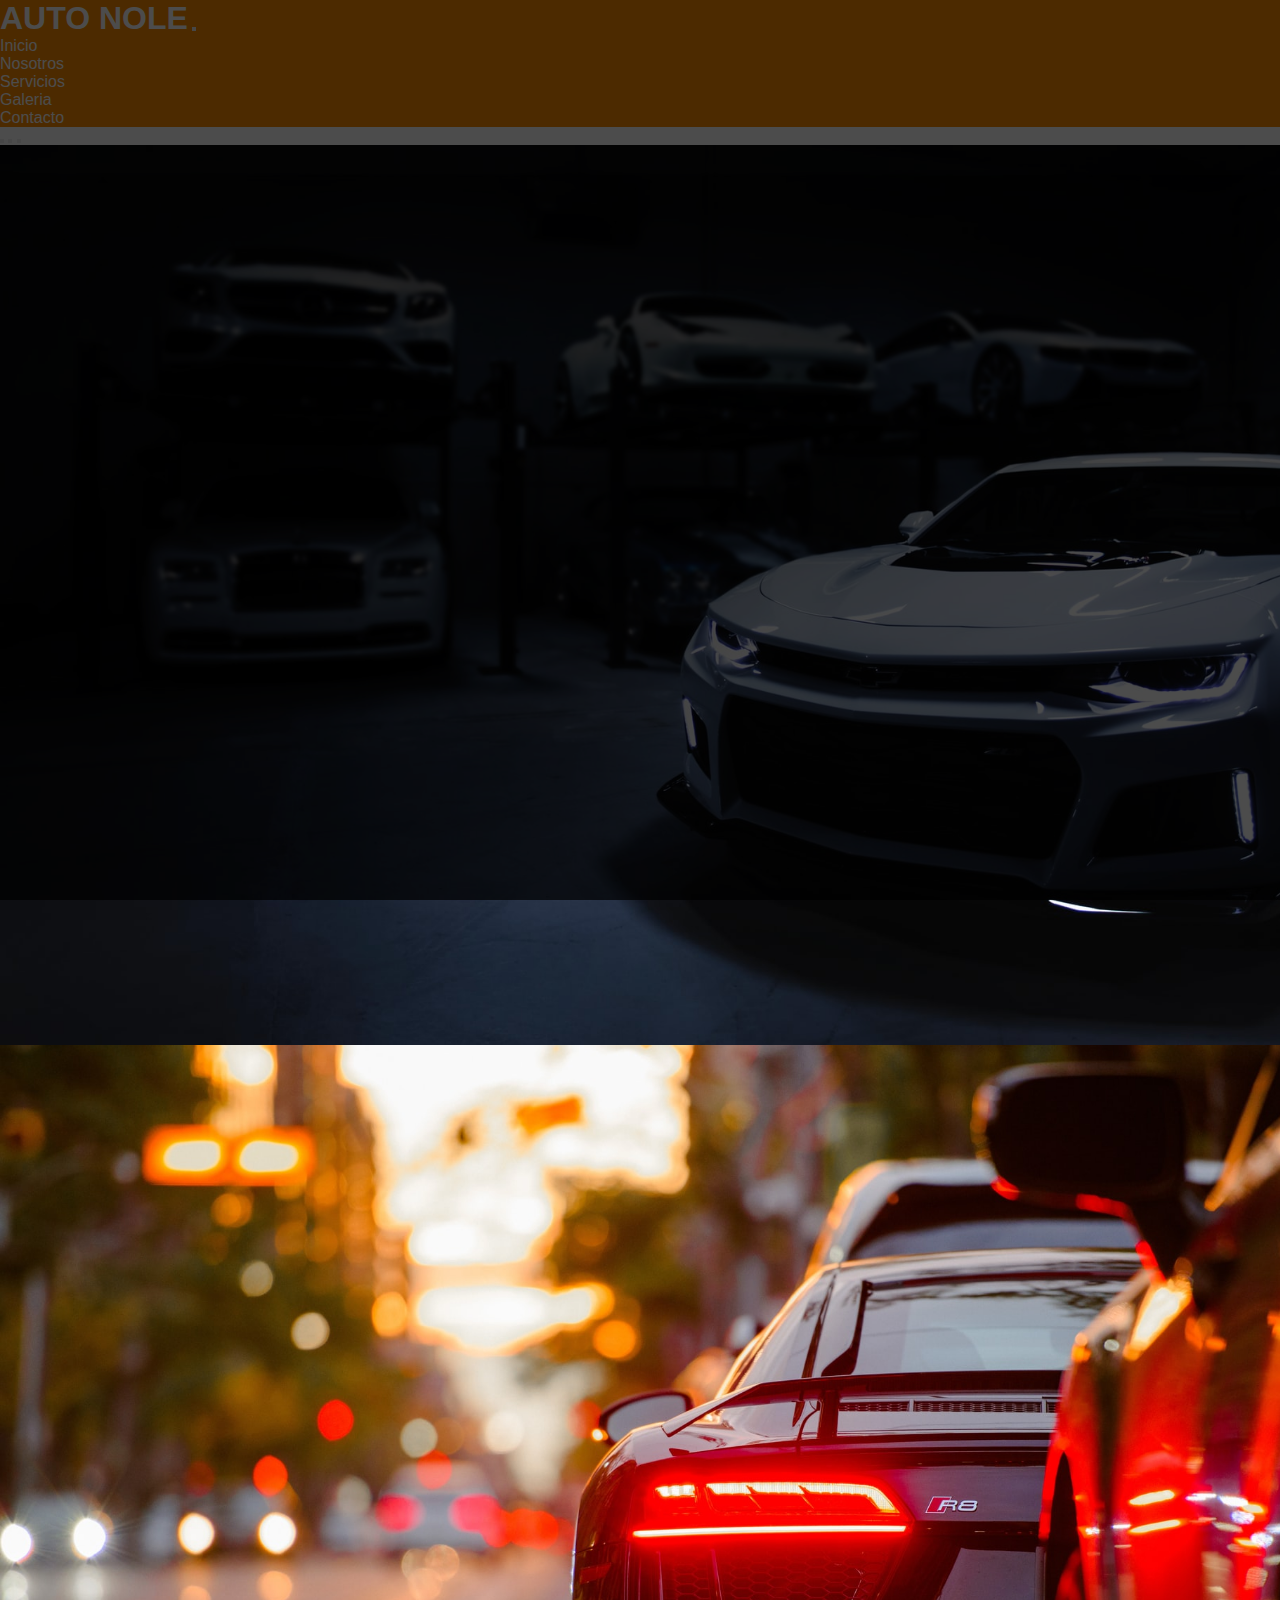
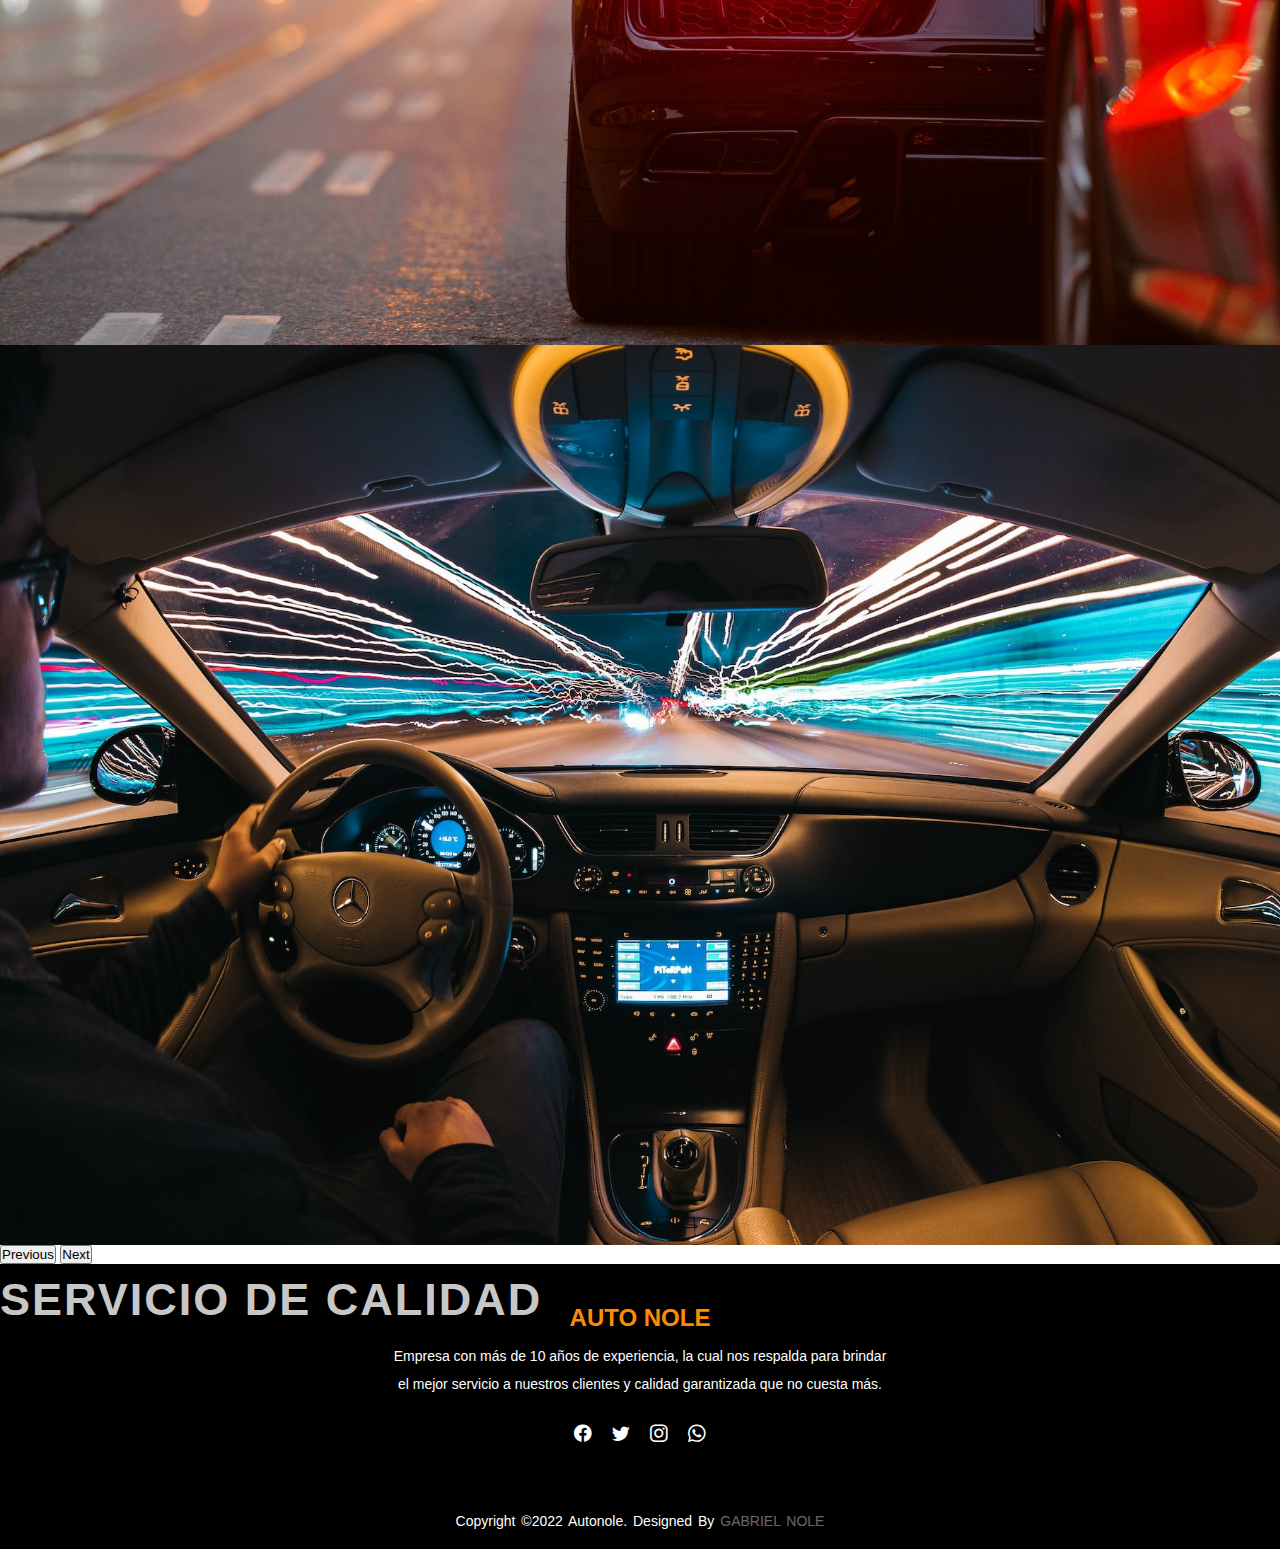
==== index.html @ ea897d3b "mejore pagina de contacto" ====
<!DOCTYPE html>
<html lang="en">

<head>
  <meta charset="UTF-8">
  <meta http-equiv="X-UA-Compatible" content="IE=edge">
  <meta name="viewport" content="width=device-width, initial-scale=1.0">
  <meta name="description"
    content="Buscamos dar respuesta eficiente a toda reparación automotriz, mediante un servicio que cumple los altos estándares de calidad de nuestra industria.">
  <link href="https://cdn.jsdelivr.net/npm/bootstrap@5.2.0/dist/css/bootstrap.min.css" rel="stylesheet"
    integrity="sha384-gH2yIJqKdNHPEq0n4Mqa/HGKIhSkIHeL5AyhkYV8i59U5AR6csBvApHHNl/vI1Bx" crossorigin="anonymous">
  <link rel="stylesheet" href="https://cdn.jsdelivr.net/npm/bootstrap-icons@1.9.1/font/bootstrap-icons.css">
  <link rel="stylesheet" href="./style/style.css">

  <title>Taller de Chapa y Pintura | Auto Nole</title>
</head>



<body>

  <header>
    <nav class="navbar navbar-expand-lg fixed-top" style="background-color: darkorange;">
      <div class="container-fluid">
        <a class="navbar-brand ms-5" href="../index.html">AUTO NOLE</a>
        <button class="navbar-toggler" type="button" data-bs-toggle="collapse" data-bs-target="#navbarNav"
          aria-controls="navbarNav" aria-expanded="false" aria-label="Toggle navigation">
          <span class="navbar-toggler-icon"></span>
        </button>
        <div class="collapse navbar-collapse justify-content-end me-5" id="navbarNav">
          <ul class="navbar-nav ml auto">
            <li class="nav-item">
              <a class="nav-link" href="./index.html">Inicio</a>
            </li>
            <li class="nav-item">
              <a class="nav-link" href="./pages/nosotros.html">Nosotros</a>
            </li>
            <li class="nav-item">
              <a class="nav-link" href="./pages/servicios.html">Servicios</a>
            </li>
            <li class="nav-item">
              <a class="nav-link" href="./pages/galeria.html">Galeria</a>
            </li>
            <li class="nav-item">
              <a class="nav-link" href="./pages/contacto.html">Contacto</a>
            </li>
          </ul>
        </div>
      </div>
    </nav>

  </header>

  <main>

    <div id="carouselExampleCaptions" class="carousel slide" data-bs-ride="false">
      <div class="carousel-indicators">
        <button type="button" data-bs-target="#carouselExampleCaptions" data-bs-slide-to="0" class="active"
          aria-current="true" aria-label="Slide 1"></button>
        <button type="button" data-bs-target="#carouselExampleCaptions" data-bs-slide-to="1"
          aria-label="Slide 2"></button>
        <button type="button" data-bs-target="#carouselExampleCaptions" data-bs-slide-to="2"
          aria-label="Slide 3"></button>
      </div>
      <div class="carousel-inner">
        <div class="carousel-item active">
          <img src="./img/auto11.jpg" class="d-block w-100" alt="auto blanco estacionado">
          <div class="carousel-caption">
            <h1>Taller de Chapa y Pintura <span style="color: rgba(255, 140, 0, 0.79);"> Auto Nole.</span></h1>
            <p class="fw-light">Desde hace 10 años trabajamos con compromiso y profesionalismo nuestra gran pasión: los autos.</p>
            <a class="btn btn-warning mt-3 fw-semibold " href="./pages/servicios.html" role="button">Ver servicios</a>
          </div>
        </div>
        <div class="carousel-item">
          <img src="./img/auto12.jpg" class="d-block w-100" alt="autos en la calle">
          <div class="carousel-caption">
            <h2>Taller oficial de marcas</h2>
            <p class="fw-light">Nos perfeccionamos día a día, con una permanente actualización de los avances tecnológicos, sistemas de
              trabajo; junto a un staff altamente capacitado.</p>
          </div>
        </div>
        <div class="carousel-item">
          <img src="./img/auto3.jpg" class="d-block w-100" alt="interior de un auto">
          <div class="carousel-caption">
            <h3>Servicio de calidad</h3>
            <p class="fw-light">Buscamos dar respuesta eficiente a toda reparación automotriz, mediante un servicio que cumple los altos
              estándares de calidad de nuestra industria.</p>
          </div>
        </div>
      </div>
      <button class="carousel-control-prev" type="button" data-bs-target="#carouselExampleCaptions"
        data-bs-slide="prev">
        <span class="carousel-control-prev-icon" aria-hidden="true"></span>
        <span class="visually-hidden">Previous</span>
      </button>
      <button class="carousel-control-next" type="button" data-bs-target="#carouselExampleCaptions"
        data-bs-slide="next">
        <span class="carousel-control-next-icon" aria-hidden="true"></span>
        <span class="visually-hidden">Next</span>
      </button>
    </div>

  </main>

  <footer>
    <div class="footer-content">
      <h3>AUTO NOLE</h3>
      <p>Empresa con más de 10 años de experiencia, la cual nos respalda para brindar el mejor servicio a nuestros
        clientes y calidad garantizada que no cuesta más.</p>
      <ul class="socials">
        <li><a href="https://www.facebook.com/"><i class="bi bi-facebook"></i></a></li>
        <li><a href="https://www.twitter.com/"><i class="bi bi-twitter"></i></a></li>
        <li><a href="https://www.instagram.com/"><i class="bi bi-instagram"></i></a></li>
        <li><a href="https://www.whatsapp.com/"><i class="bi bi-whatsapp"></i></a></li>

      </ul>
    </div>
    <div class="footer-bottom">
      <p>copyright &copy;2022 autonole. designed by <span>Gabriel Nole</span></p>
    </div>
    <script src="https://cdn.jsdelivr.net/npm/bootstrap@5.2.0/dist/js/bootstrap.bundle.min.js"
      integrity="sha384-A3rJD856KowSb7dwlZdYEkO39Gagi7vIsF0jrRAoQmDKKtQBHUuLZ9AsSv4jD4Xa"
      crossorigin="anonymous"></script>
</body>

</html>
---- style/style.css ----
@charset "UTF-8";
* {
  margin: 0;
  padding: 0;
  box-sizing: border-box;
  font-family: "Segoe UI", Tahoma, Geneva, Verdana, sans-serif;
}

a {
  text-decoration: none;
}

ul {
  list-style-type: none;
}

/* -------H2--------- */
h2 {
  font-size: 1.5rem;
  padding: 10px;
}

/*------- NAVBAR ----------- */
.nav-link {
  color: #ffffff;
}

.navbar-brand {
  color: #ffffff;
  font-size: 2rem;
  font-weight: bold;
}

.navbar-brand:hover {
  color: #ffffff;
}

/*---------FOOTER------------*/
footer {
  background-color: #000000;
  height: 10vh;
  width: 100vw;
  padding-top: 40px;
  color: #ffffff;
}

.footer-content {
  display: flex;
  align-items: center;
  justify-content: center;
  flex-direction: column;
  text-align: center;
  background-color: #000000;
}
.footer-content h2 {
  font-weight: bold;
  text-transform: capitalize;
  line-height: 3 rem;
  color: #ff8c00;
}
.footer-content h3 {
  font-size: 1.5rem;
  font-weight: bold;
  text-transform: capitalize;
  line-height: 3 rem;
  color: #ff8c00;
}
.footer-content p {
  max-width: 500px;
  margin: 10px 10px;
  line-height: 28px;
  font-size: 14px;
  display: flex;
}

.socials {
  list-style: none;
  display: flex;
  align-items: center;
  justify-content: center;
  margin: 1rem 0 3rem 0;
}
.socials li {
  margin: 0 10px;
}
.socials a {
  text-decoration: none;
  color: #ffffff;
}
.socials a i {
  font-size: 1.1rem;
  transition: color 0.4s ease;
}
.socials a:hover {
  color: #ff8c00;
}

.footer-bottom {
  background-color: #000000;
  width: 100vw;
  padding: 20px 0;
  text-align: center;
}
.footer-bottom p {
  font-size: 14px;
  word-spacing: 2px;
  text-transform: capitalize;
}
.footer-bottom span {
  text-transform: uppercase;
  opacity: 0.4;
  font-weight: 200;
}

/*-------SECCION CONTACTO.HTML----------*/
.contacto {
  padding: 70px;
  height: 80vh;
  width: 100%;
  justify-content: center;
}
.contacto h1 {
  font-weight: bold;
  background-color: rgba(0, 0, 0, 0.142);
  text-align: center;
  color: white;
  border-radius: 30px;
}

.imgdefondo {
  background-image: url(../img/contacto2.jpg);
  height: 100vh;
  width: 100%;
  background-size: cover;
  background-repeat: no-repeat;
  background-attachment: fixed;
  background-position: center;
}

/*------Carousel con bootstrap en index------*/
.carousel-item {
  height: 100vh;
  min-height: 300px;
}

.carousel-caption {
  bottom: 220px;
  z-index: 2;
}
.carousel-caption h1 {
  font-size: 45px;
  text-transform: uppercase;
  letter-spacing: 2px;
  margin-top: 25px;
  color: rgba(255, 255, 255, 0.801);
}
.carousel-caption h2 {
  font-size: 45px;
  text-transform: uppercase;
  letter-spacing: 2px;
  margin-top: 25px;
  color: rgba(255, 255, 255, 0.801);
}
.carousel-caption h3 {
  font-size: 45px;
  text-transform: uppercase;
  letter-spacing: 2px;
  margin-top: 25px;
  color: rgba(255, 255, 255, 0.801);
}
.carousel-caption p {
  width: 60%;
  margin: auto;
  font-size: 18px;
  line-height: 1.9;
}

.carousel-inner::before {
  content: "";
  position: absolute;
  width: 100%;
  height: 100%;
  top: 0;
  left: 0;
  background: rgba(0, 0, 0, 0.7);
  z-index: 1;
}

@media only screen and (max-width: 767px) {
  .carousel-caption {
    bottom: 125px;
  }
  .carousel-caption a {
    padding: 10 px 15px;
  }
  .carousel-caption p {
    width: 100%;
    line-height: 1.6;
    font-size: 12px;
  }
}
@media only screen and (max-width: 480px) {
  .carousel-caption {
    bottom: 30px;
  }
}
.w-100 {
  height: 100vh;
  object-fit: cover;
}

/*----SECCION NOSOTROS.HTML--------*/
.imgnosotros {
  width: 100%;
  height: 80vh;
  padding-bottom: 40px;
  object-fit: contain;
}

.parrafo {
  color: #000000;
  font-style: bold;
  font-weight: 400;
  font-size: 1rem;
  text-align: justify;
  padding-left: 1rem;
  padding-right: 1rem;
  align-items: center;
  padding-top: 50px;
}

.parrafo2 {
  color: #000000;
  font-style: bold;
  font-weight: 400;
  font-size: 1rem;
  text-align: justify;
  padding-left: 1rem;
  padding-right: 1rem;
  align-items: center;
}

.h2_nosotros {
  padding-left: 20px;
}

.lii::before {
  content: "•";
}

/*------SECCION SERVICIOS.HTML--------*/
.h1s {
  font-size: 2rem;
  margin-top: 20px;
  display: flex;
  justify-content: center;
}

.contenedor-servicios {
  display: flex;
  padding: 15px;
  gap: 10px;
  justify-content: space-around;
  height: 80vh;
  width: 100%;
}

@media (max-width: 1023px) {
  .contenedor-servicios {
    display: flex;
    flex-direction: row;
    flex-wrap: wrap;
    height: 240vh;
  }
  .h1s {
    text-align: center;
  }
}
.tarjeta {
  display: flex;
  flex-direction: column;
  justify-content: space-around;
  align-items: center;
  width: 350px;
  height: 300px;
  padding: 10px;
  border: 2px solid black;
  border-radius: 20px;
  overflow: hidden;
}
.tarjeta__img {
  width: 100%;
  object-fit: contain;
}
.tarjeta__img:hover {
  width: 400px;
  height: 400px;
}
.tarjeta__titulo {
  padding: 15px;
  font-size: 20px;
}

/*------SECCION GALERIA.HTML------*/
.galeria__title {
  padding: 15px;
  font-size: 2rem;
  display: flex;
  justify-content: center;
}

.contenedor-galeria {
  width: 100%;
  margin: auto;
}

.auto__img {
  width: 100%;
}

.auto__columna {
  margin: 5px;
}

.autos .contenedor-galeria {
  display: grid;
}

@media (min-width: 478px) {
  .autos .contenedor-galeria {
    grid-template-columns: repeat(2, 1fr);
  }
}
@media (min-width: 728px) {
  .autos .contenedor-galeria {
    grid-template-columns: repeat(3, 1fr);
  }
}
@media (min-width: 1024px) {
  .autos .contenedor-galeria {
    grid-template-columns: repeat(4, 1fr);
  }
  .contenedor-galeria {
    width: 1024px;
  }
}
@media (min-width: 1200px) {
  .contenedor-galeria {
    width: 1200px;
  }
}

/*# sourceMappingURL=style.css.map */
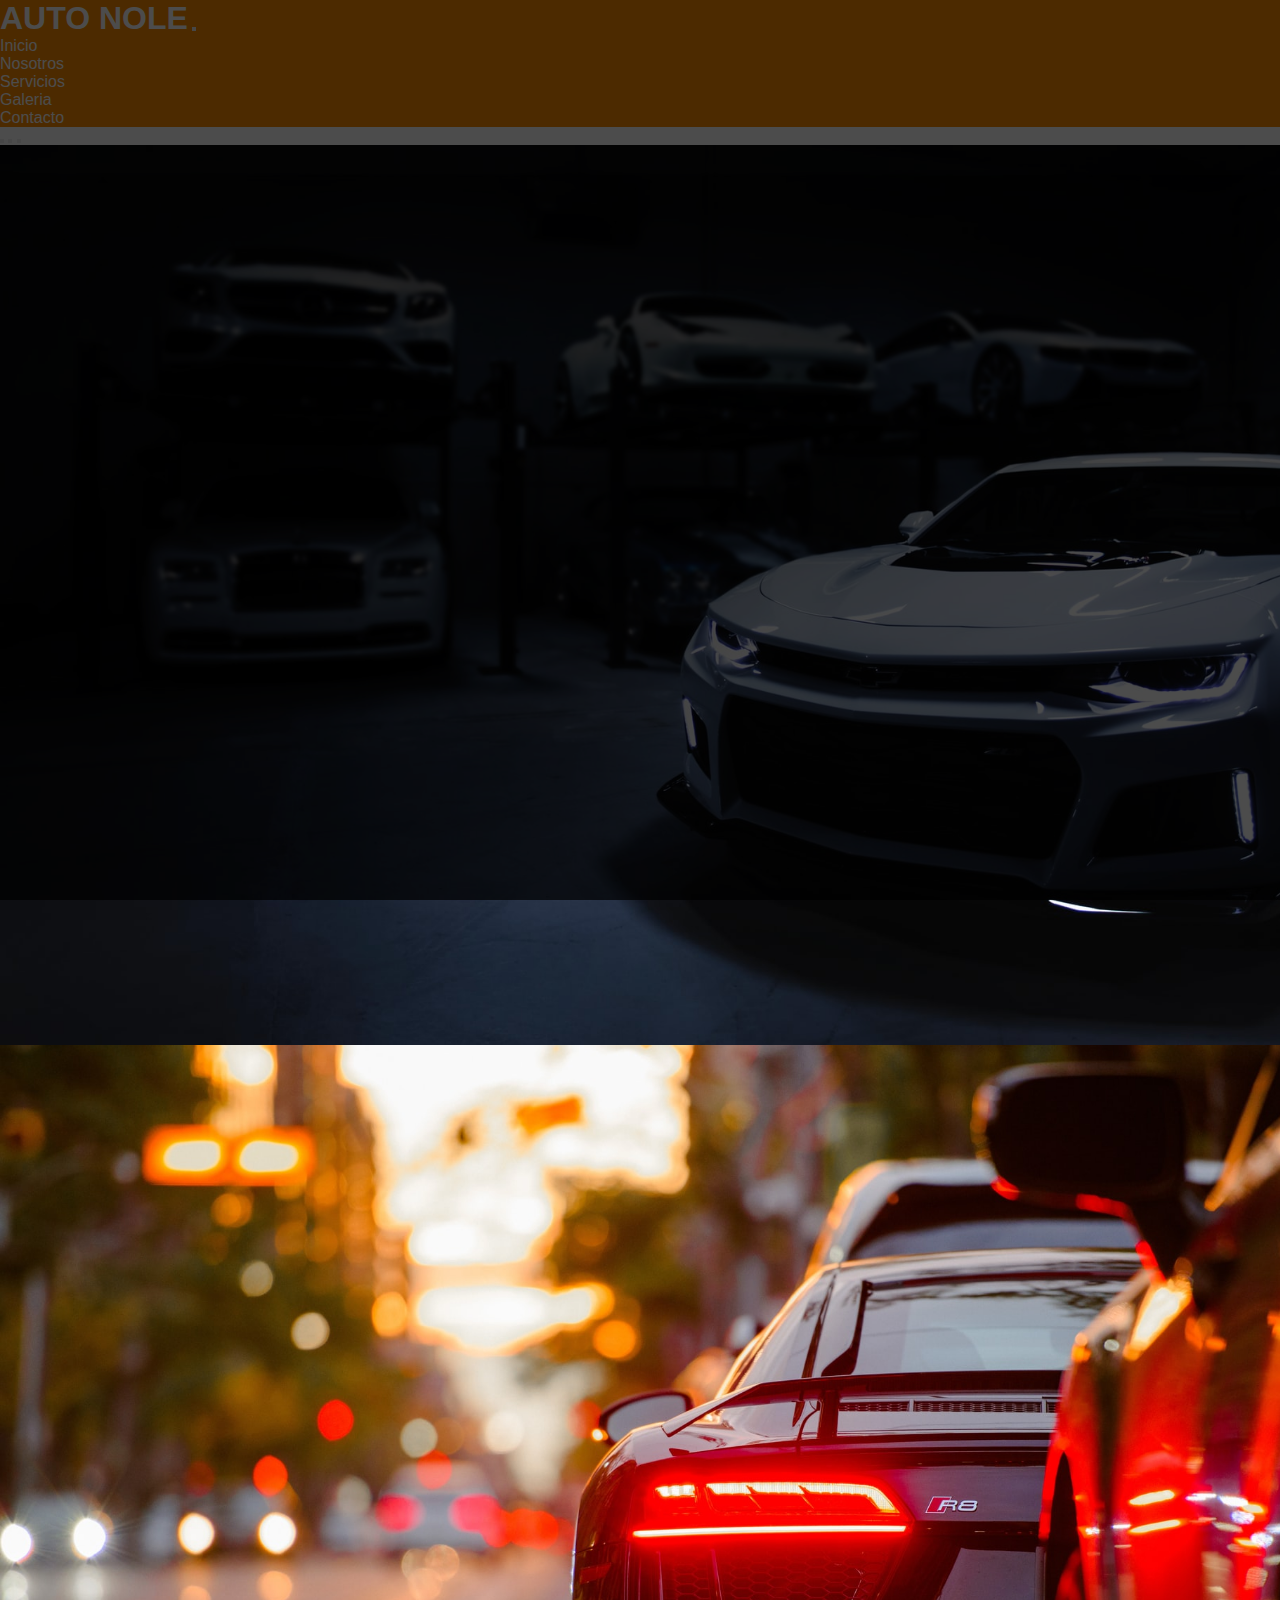
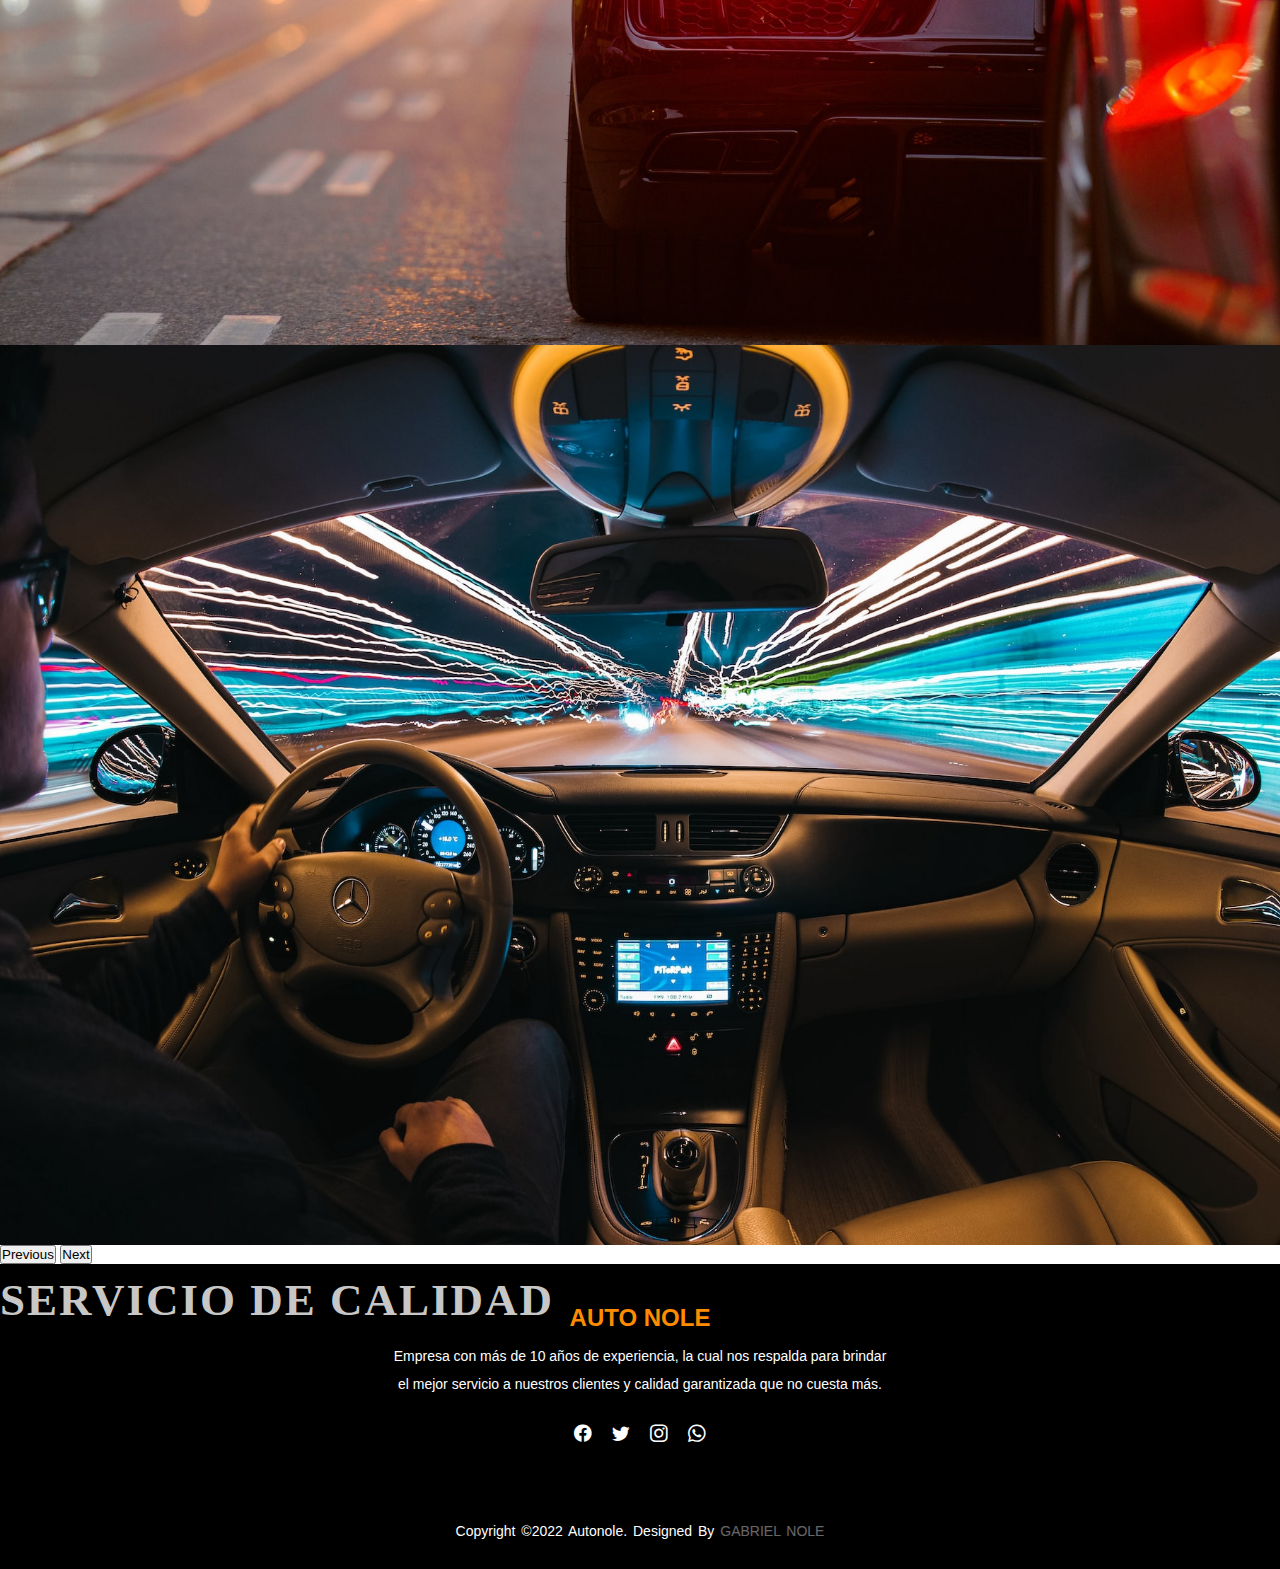
==== commit 61b57718: "arregle scroll lateral" ====
--- a/index.html
+++ b/index.html
@@ -1,5 +1,5 @@
 <!DOCTYPE html>
-<html lang="en">
+<html lang="es">
 
 <head>
   <meta charset="UTF-8">
--- a/style/style.css
+++ b/style/style.css
@@ -6,6 +6,11 @@
   font-family: "Segoe UI", Tahoma, Geneva, Verdana, sans-serif;
 }
 
+body {
+  width: 100%;
+  overflow-x: hidden;
+}
+
 a {
   text-decoration: none;
 }
@@ -105,6 +110,7 @@
   font-size: 14px;
   word-spacing: 2px;
   text-transform: capitalize;
+  margin: 10px 10px;
 }
 .footer-bottom span {
   text-transform: uppercase;
@@ -153,6 +159,10 @@
   letter-spacing: 2px;
   margin-top: 25px;
   color: rgba(255, 255, 255, 0.801);
+  font-family: Cambria, Cochin, Georgia, Times, "Times New Roman", serif;
+}
+.carousel-caption h1 span {
+  font-family: Cambria, Cochin, Georgia, Times, "Times New Roman", serif;
 }
 .carousel-caption h2 {
   font-size: 45px;
@@ -160,6 +170,7 @@
   letter-spacing: 2px;
   margin-top: 25px;
   color: rgba(255, 255, 255, 0.801);
+  font-family: Cambria, Cochin, Georgia, Times, "Times New Roman", serif;
 }
 .carousel-caption h3 {
   font-size: 45px;
@@ -167,6 +178,7 @@
   letter-spacing: 2px;
   margin-top: 25px;
   color: rgba(255, 255, 255, 0.801);
+  font-family: Cambria, Cochin, Georgia, Times, "Times New Roman", serif;
 }
 .carousel-caption p {
   width: 60%;
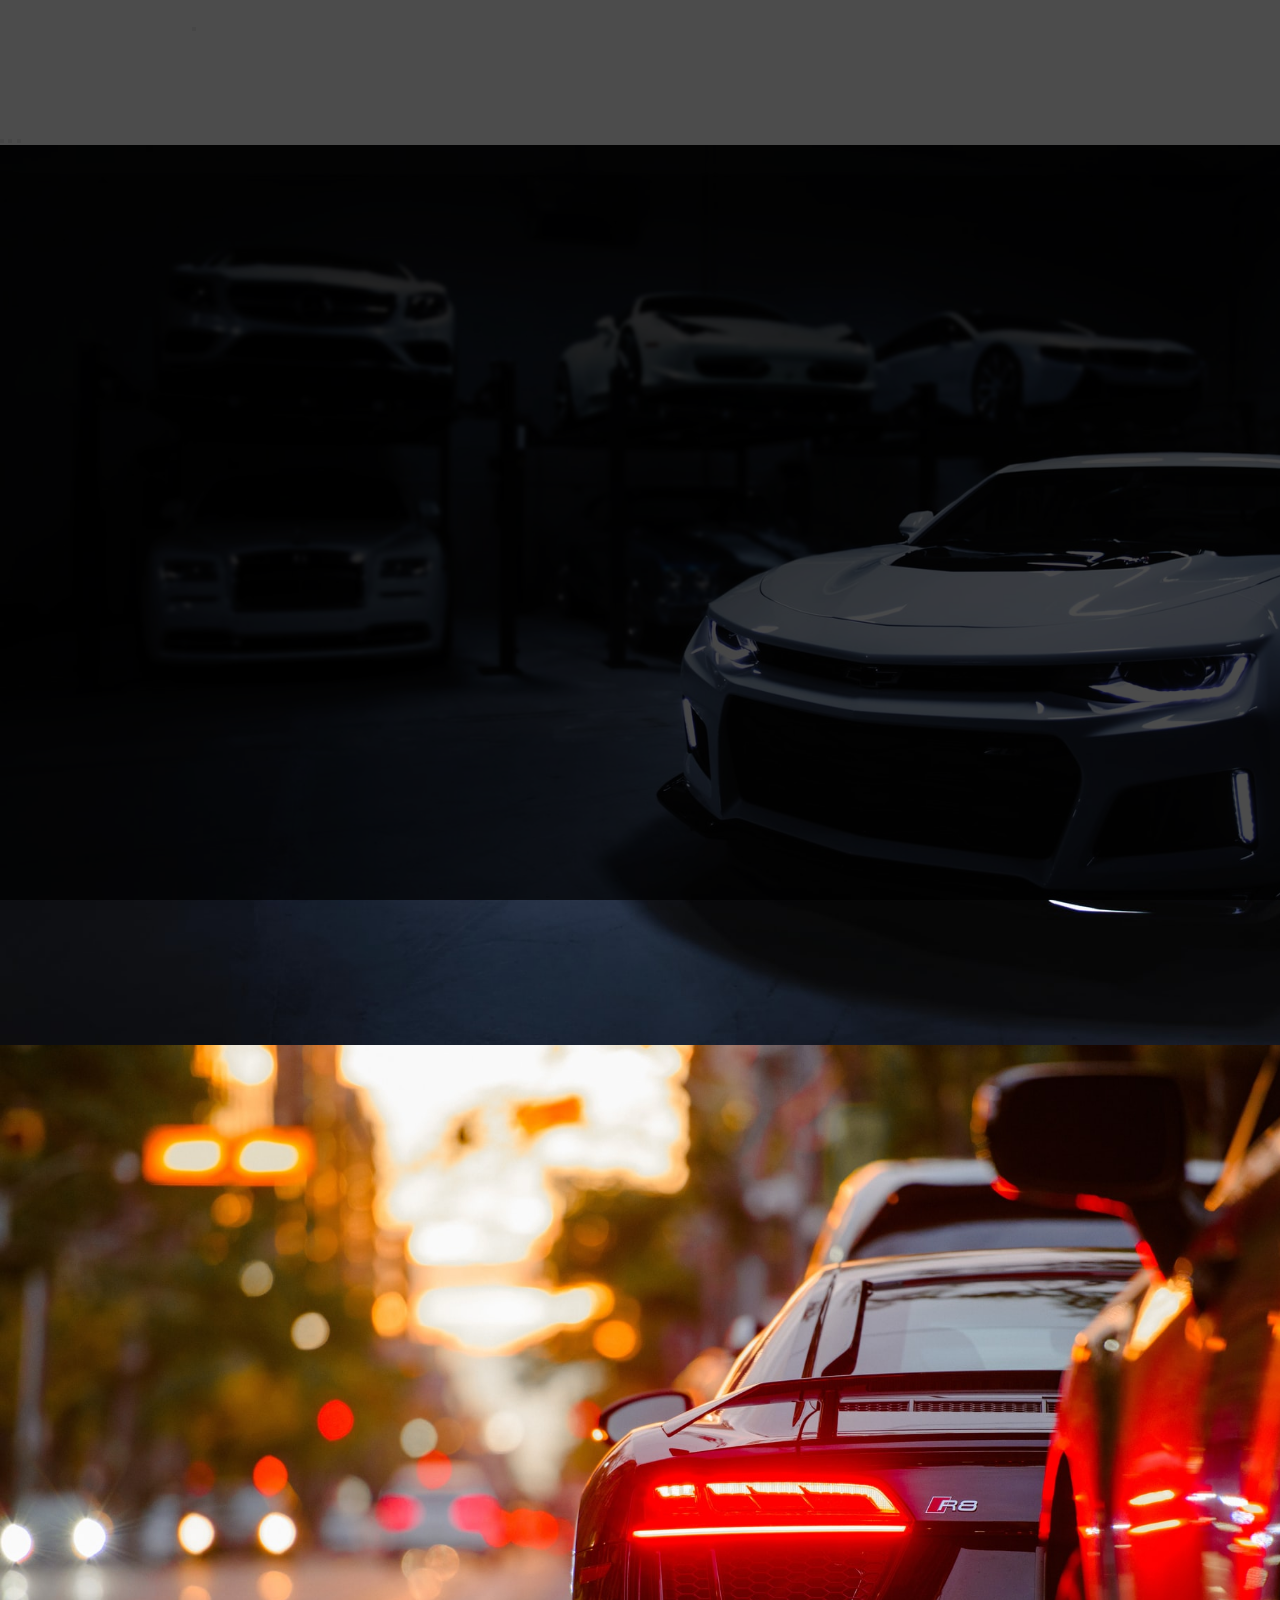
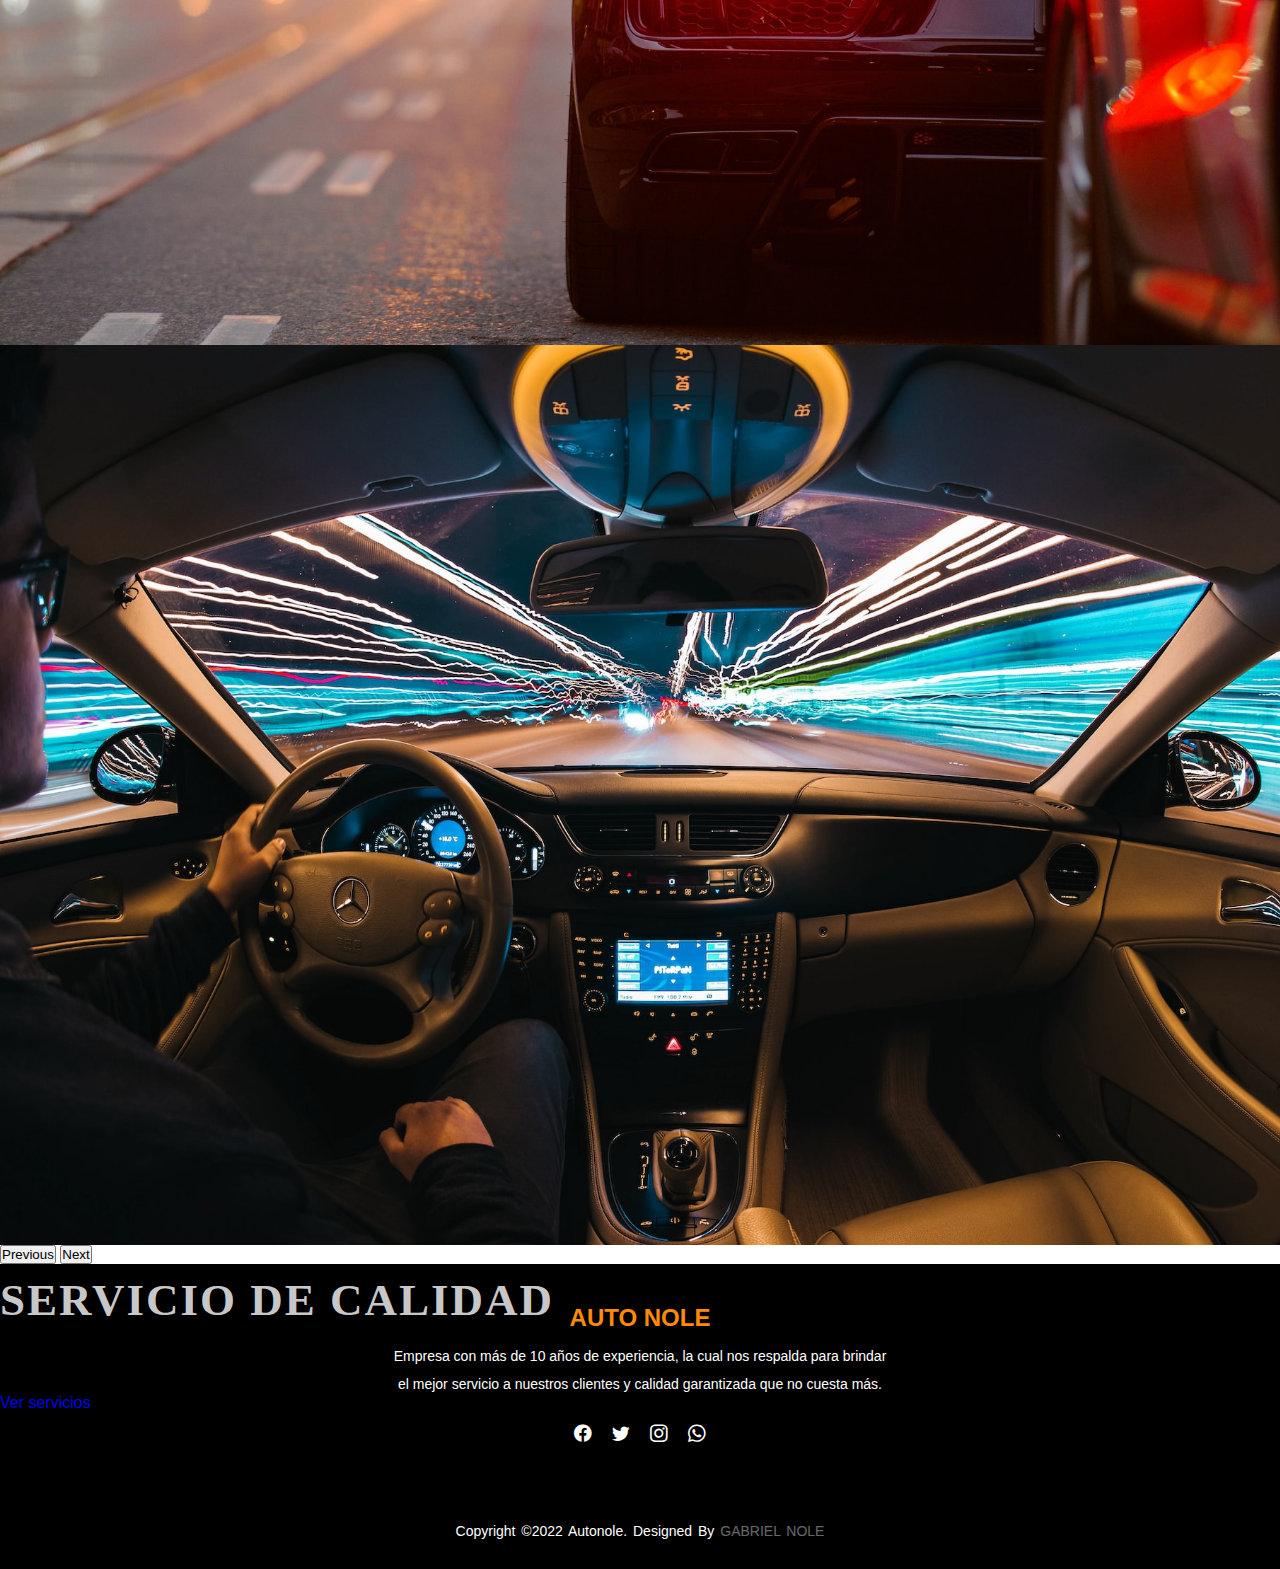
==== commit fda21eb6: "agregue page pintura" ====
--- a/index.html
+++ b/index.html
@@ -20,7 +20,7 @@
 <body>
 
   <header>
-    <nav class="navbar navbar-expand-lg fixed-top" style="background-color: darkorange;">
+    <nav class="navbar navbar-expand-lg fixed-top">
       <div class="container-fluid">
         <a class="navbar-brand ms-5" href="../index.html">AUTO NOLE</a>
         <button class="navbar-toggler" type="button" data-bs-toggle="collapse" data-bs-target="#navbarNav"
@@ -66,7 +66,7 @@
         <div class="carousel-item active">
           <img src="./img/auto11.jpg" class="d-block w-100" alt="auto blanco estacionado">
           <div class="carousel-caption">
-            <h1>Taller de Chapa y Pintura <span style="color: rgba(255, 140, 0, 0.79);"> Auto Nole.</span></h1>
+            <h1>Taller de Chapa y Pintura <span class="autonole"> Auto Nole.</span></h1>
             <p class="fw-light">Desde hace 10 años trabajamos con compromiso y profesionalismo nuestra gran pasión: los autos.</p>
             <a class="btn btn-warning mt-3 fw-semibold " href="./pages/servicios.html" role="button">Ver servicios</a>
           </div>
@@ -77,6 +77,7 @@
             <h2>Taller oficial de marcas</h2>
             <p class="fw-light">Nos perfeccionamos día a día, con una permanente actualización de los avances tecnológicos, sistemas de
               trabajo; junto a un staff altamente capacitado.</p>
+            <a class="btn btn-warning mt-3 fw-semibold " href="./pages/servicios.html" role="button">Ver servicios</a>  
           </div>
         </div>
         <div class="carousel-item">
@@ -85,6 +86,7 @@
             <h3>Servicio de calidad</h3>
             <p class="fw-light">Buscamos dar respuesta eficiente a toda reparación automotriz, mediante un servicio que cumple los altos
               estándares de calidad de nuestra industria.</p>
+            <a class="btn btn-warning mt-3 fw-semibold " href="./pages/servicios.html" role="button">Ver servicios</a>  
           </div>
         </div>
       </div>
--- a/style/style.css
+++ b/style/style.css
@@ -22,7 +22,6 @@
 /* -------H2--------- */
 h2 {
   font-size: 1.5rem;
-  padding: 10px;
 }
 
 /*------- NAVBAR ----------- */
@@ -273,7 +272,7 @@
   padding: 15px;
   gap: 10px;
   justify-content: space-around;
-  height: 80vh;
+  height: 50vh;
   width: 100%;
 }
 
@@ -313,6 +312,16 @@
   font-size: 20px;
 }
 
+#multimarca .col-lg-4 {
+  padding: 25px;
+}
+
+#multimarca img {
+  width: 200px;
+  height: 200px;
+  object-fit: contain;
+}
+
 /*------SECCION GALERIA.HTML------*/
 .galeria__title {
   padding: 15px;
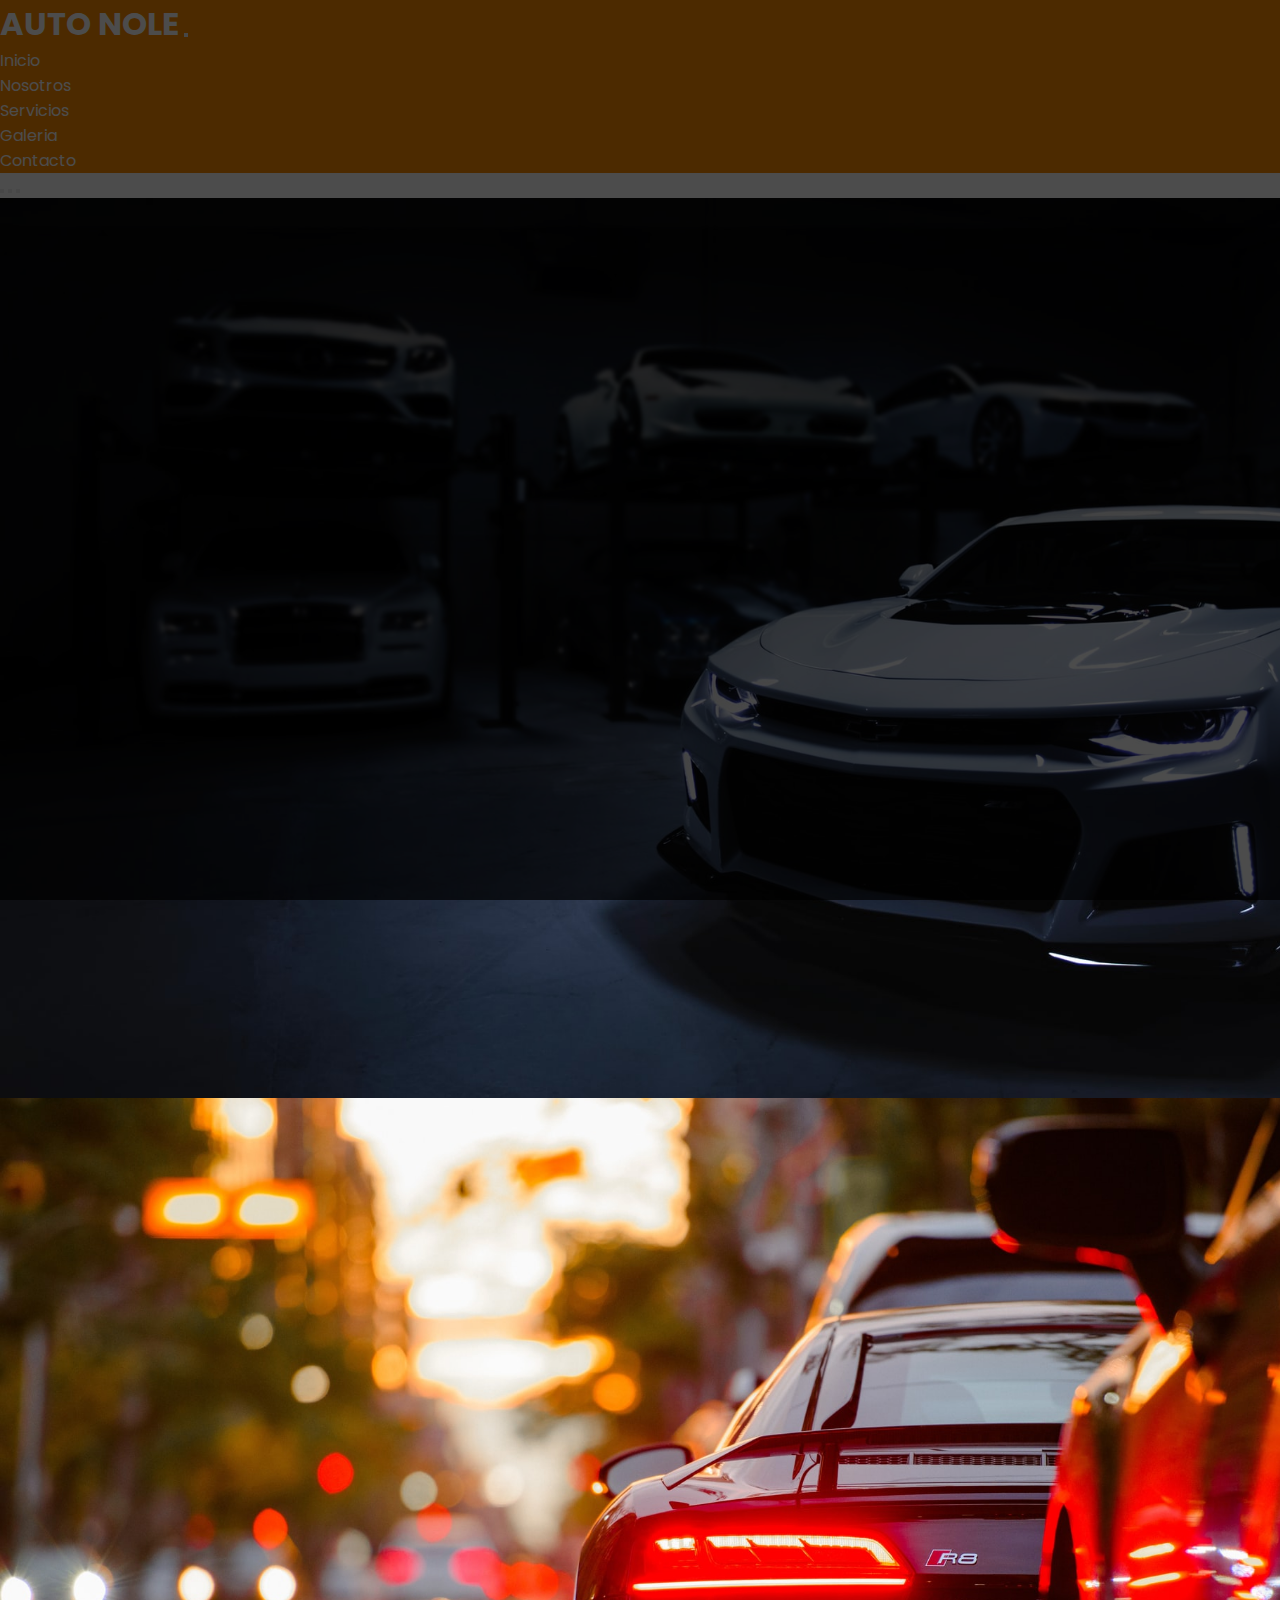
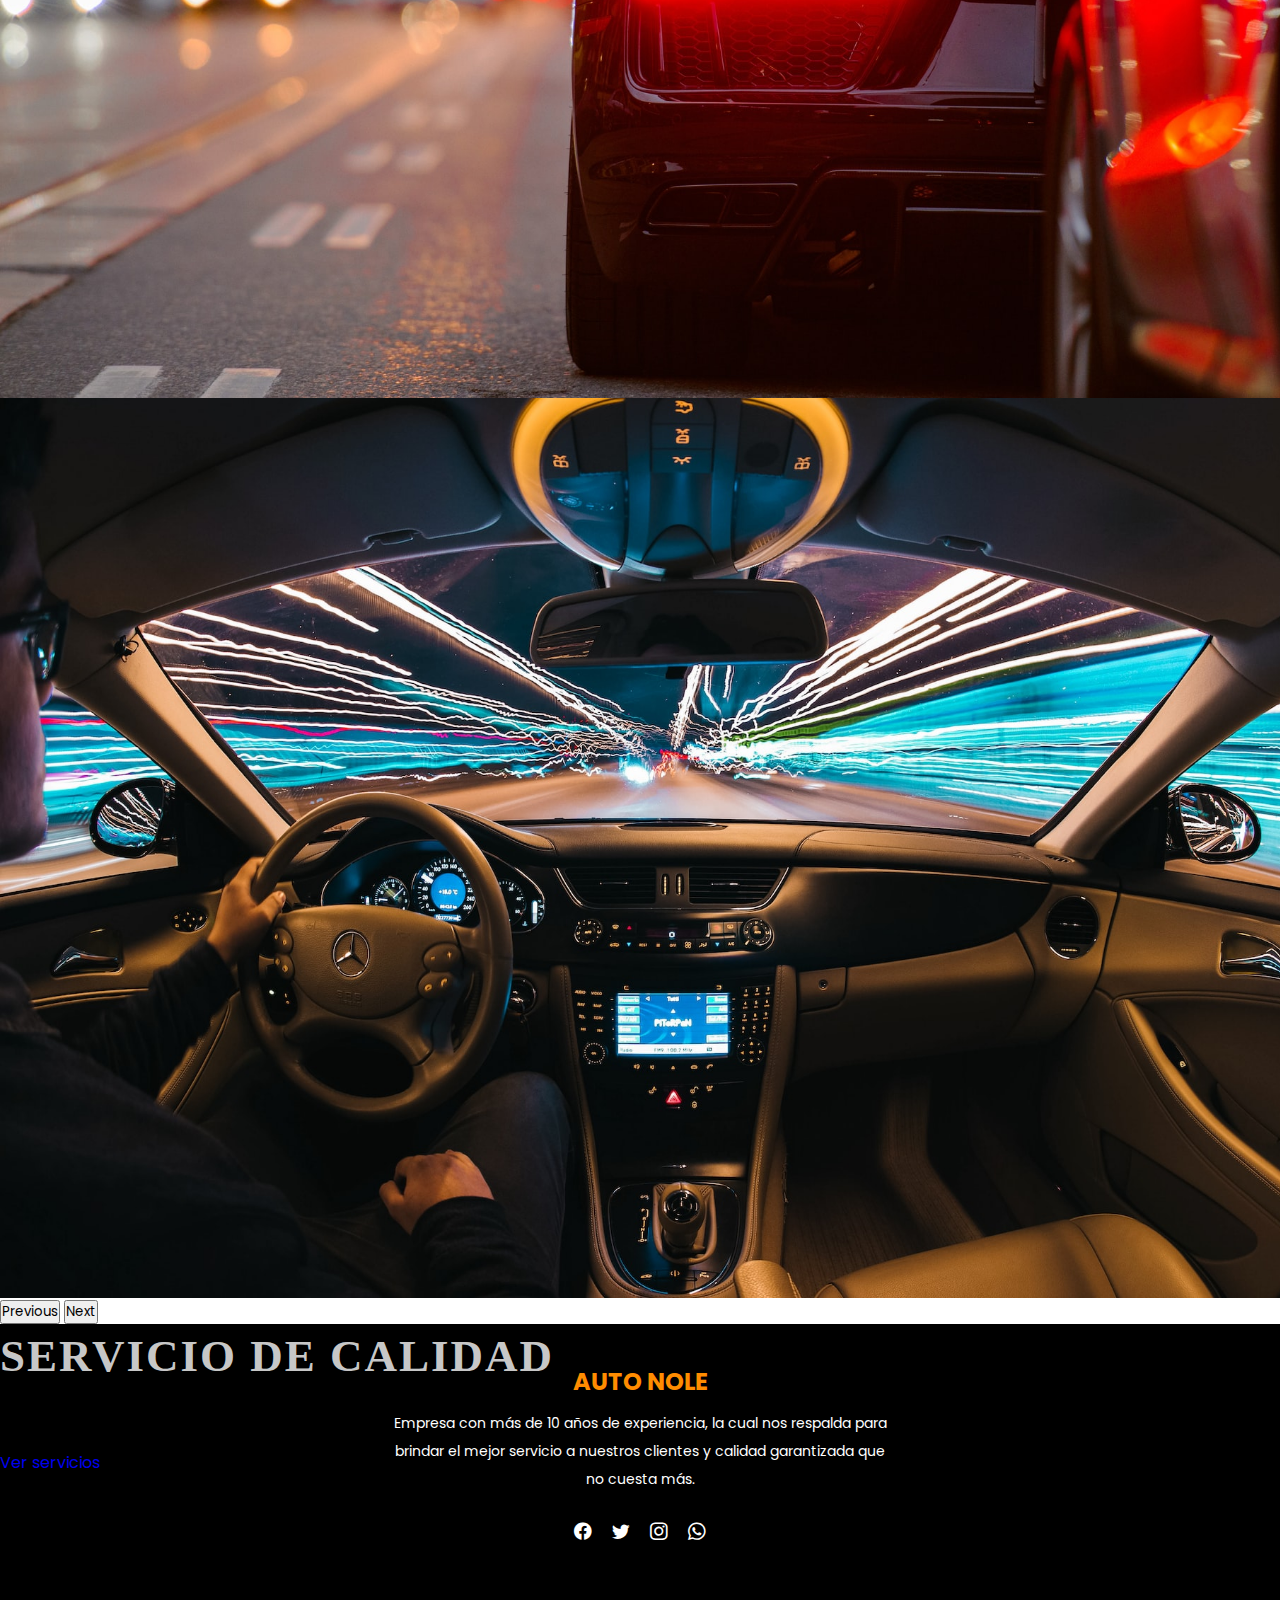
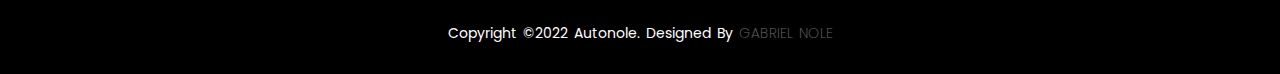
==== commit cc0b4c44: "agregue contenido a servicios" ====
--- a/index.html
+++ b/index.html
@@ -7,6 +7,7 @@
   <meta name="viewport" content="width=device-width, initial-scale=1.0">
   <meta name="description"
     content="Buscamos dar respuesta eficiente a toda reparación automotriz, mediante un servicio que cumple los altos estándares de calidad de nuestra industria.">
+  <link href="https://fonts.googleapis.com/css2?family=Poppins&display=swap" rel="stylesheet">
   <link href="https://cdn.jsdelivr.net/npm/bootstrap@5.2.0/dist/css/bootstrap.min.css" rel="stylesheet"
     integrity="sha384-gH2yIJqKdNHPEq0n4Mqa/HGKIhSkIHeL5AyhkYV8i59U5AR6csBvApHHNl/vI1Bx" crossorigin="anonymous">
   <link rel="stylesheet" href="https://cdn.jsdelivr.net/npm/bootstrap-icons@1.9.1/font/bootstrap-icons.css">
@@ -120,6 +121,7 @@
     <div class="footer-bottom">
       <p>copyright &copy;2022 autonole. designed by <span>Gabriel Nole</span></p>
     </div>
+  </footer>
     <script src="https://cdn.jsdelivr.net/npm/bootstrap@5.2.0/dist/js/bootstrap.bundle.min.js"
       integrity="sha384-A3rJD856KowSb7dwlZdYEkO39Gagi7vIsF0jrRAoQmDKKtQBHUuLZ9AsSv4jD4Xa"
       crossorigin="anonymous"></script>
--- a/style/style.css
+++ b/style/style.css
@@ -3,7 +3,7 @@
   margin: 0;
   padding: 0;
   box-sizing: border-box;
-  font-family: "Segoe UI", Tahoma, Geneva, Verdana, sans-serif;
+  font-family: "Poppins", Tahoma, Geneva, Verdana, sans-serif;
 }
 
 body {
@@ -37,6 +37,10 @@
 
 .navbar-brand:hover {
   color: #ffffff;
+}
+
+.navbar {
+  background-color: darkorange;
 }
 
 /*---------FOOTER------------*/
@@ -220,6 +224,10 @@
   object-fit: cover;
 }
 
+.autonole {
+  color: rgba(255, 140, 0, 0.79);
+}
+
 /*----SECCION NOSOTROS.HTML--------*/
 .imgnosotros {
   width: 100%;
@@ -237,7 +245,7 @@
   padding-left: 1rem;
   padding-right: 1rem;
   align-items: center;
-  padding-top: 50px;
+  padding-top: 100px;
 }
 
 .parrafo2 {
@@ -251,20 +259,27 @@
   align-items: center;
 }
 
-.h2_nosotros {
-  padding-left: 20px;
-}
-
 .lii::before {
   content: "•";
 }
 
+.nole {
+  color: darkorange;
+  font-weight: bold;
+}
+
+.pspan {
+  font-weight: bold;
+}
+
 /*------SECCION SERVICIOS.HTML--------*/
 .h1s {
   font-size: 2rem;
   margin-top: 20px;
   display: flex;
   justify-content: center;
+  padding: 15px;
+  font-weight: bold;
 }
 
 .contenedor-servicios {
@@ -294,22 +309,23 @@
   align-items: center;
   width: 350px;
   height: 300px;
-  padding: 10px;
-  border: 2px solid black;
+  border: 1px solid rgba(0, 0, 0, 0.158);
   border-radius: 20px;
   overflow: hidden;
 }
 .tarjeta__img {
   width: 100%;
-  object-fit: contain;
+  object-fit: cover;
+  transition: all 0.3s ease;
 }
 .tarjeta__img:hover {
-  width: 400px;
-  height: 400px;
+  scale: 1.1;
 }
 .tarjeta__titulo {
   padding: 15px;
-  font-size: 20px;
+  font-size: 1.5rem;
+  color: black;
+  text-align: center;
 }
 
 #multimarca .col-lg-4 {
@@ -320,6 +336,14 @@
   width: 200px;
   height: 200px;
   object-fit: contain;
+  transition: all 0.3s ease;
+}
+#multimarca img:hover {
+  scale: 1.1;
+}
+
+.spanbold {
+  font-weight: bold;
 }
 
 /*------SECCION GALERIA.HTML------*/
@@ -328,11 +352,13 @@
   font-size: 2rem;
   display: flex;
   justify-content: center;
+  font-weight: bold;
 }
 
 .contenedor-galeria {
   width: 100%;
   margin: auto;
+  display: flex;
 }
 
 .auto__img {
@@ -370,5 +396,118 @@
     width: 1200px;
   }
 }
+.imgservicios {
+  width: 100%;
+  height: 80vh;
+  object-fit: contain;
+}
+
+.h1servicio {
+  margin-top: 60px;
+  margin-left: 30px;
+  font-size: 2rem;
+  font-family: "Poppins", sans-serif;
+  font-weight: bold;
+}
+
+.pservicio {
+  margin-left: 30px;
+  margin-top: 50px;
+  font-size: 1rem;
+  font-family: "Poppins", sans-serif;
+}
+
+.pprecio {
+  margin-left: 30px;
+  margin-top: 50px;
+  font-size: 1rem;
+  font-weight: bold;
+  font-family: "Poppins", sans-serif;
+}
+
+.imgservicios {
+  width: 100%;
+  height: 80vh;
+  object-fit: contain;
+}
+
+.h1servicio {
+  margin-top: 60px;
+  margin-left: 30px;
+  font-size: 2rem;
+  font-family: "Poppins", sans-serif;
+  font-weight: bold;
+}
+
+.pservicio {
+  margin-left: 30px;
+  margin-top: 50px;
+  font-size: 1rem;
+  font-family: "Poppins", sans-serif;
+}
+
+.pprecio {
+  margin-left: 30px;
+  margin-top: 50px;
+  font-size: 1rem;
+  font-weight: bold;
+  font-family: "Poppins", sans-serif;
+}
+
+.imgservicios {
+  width: 100%;
+  height: 80vh;
+  object-fit: contain;
+}
+
+.h1servicio {
+  margin-top: 60px;
+  margin-left: 30px;
+  font-size: 2rem;
+  font-family: "Poppins", sans-serif;
+  font-weight: bold;
+}
+
+.pservicio {
+  margin-left: 30px;
+  margin-top: 50px;
+  font-size: 1rem;
+  font-family: "Poppins", sans-serif;
+}
+
+.pprecio {
+  margin-left: 30px;
+  margin-top: 50px;
+  font-size: 1rem;
+  font-weight: bold;
+  font-family: "Poppins", sans-serif;
+}
+
+.imgservicios {
+  width: 100%;
+  height: 80vh;
+  object-fit: contain;
+}
+
+.h1servicio {
+  margin-top: 60px;
+  margin-left: 30px;
+  font-size: 2rem;
+  font-family: "Poppins", sans-serif;
+  font-weight: bold;
+}
+
+.pservicio {
+  margin-left: 30px;
+  margin-top: 50px;
+  font-size: 1rem;
+}
+
+.pprecio {
+  margin-left: 30px;
+  margin-top: 50px;
+  font-size: 1rem;
+  font-weight: bold;
+}
 
 /*# sourceMappingURL=style.css.map */
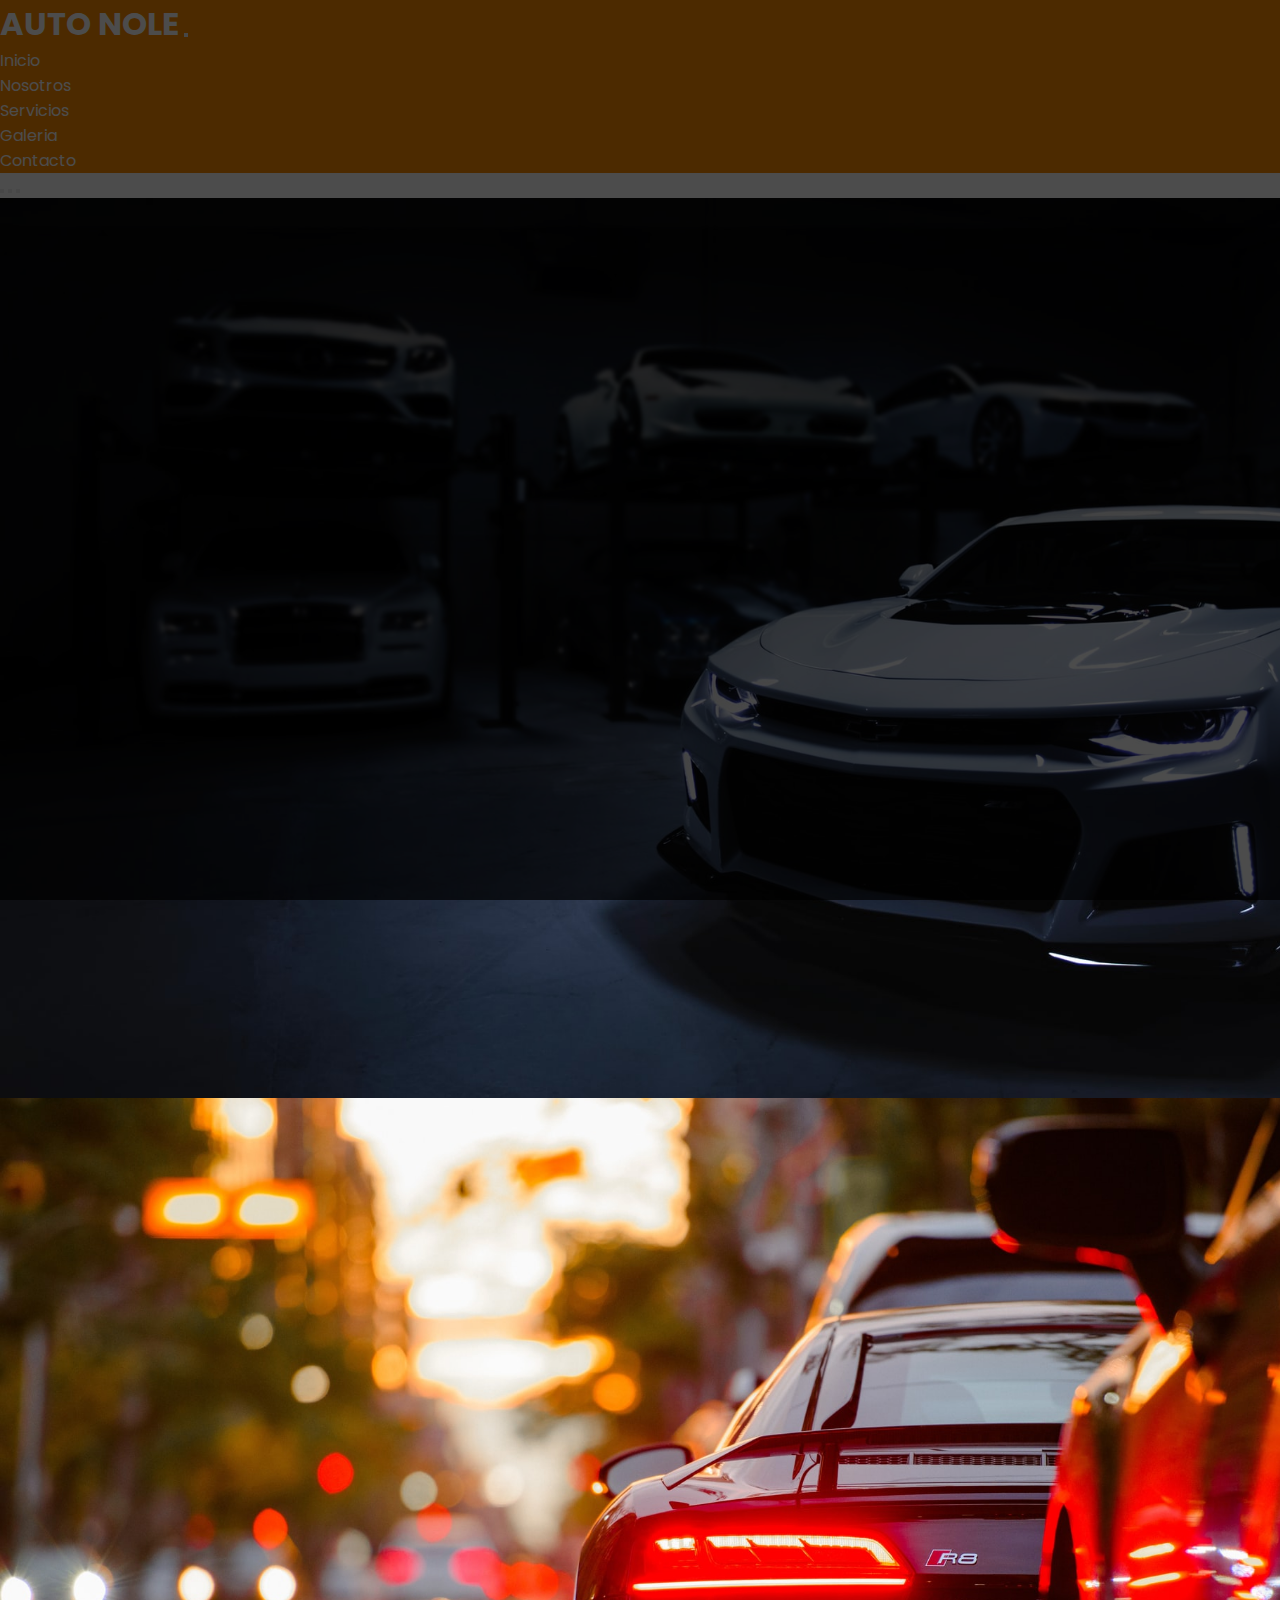
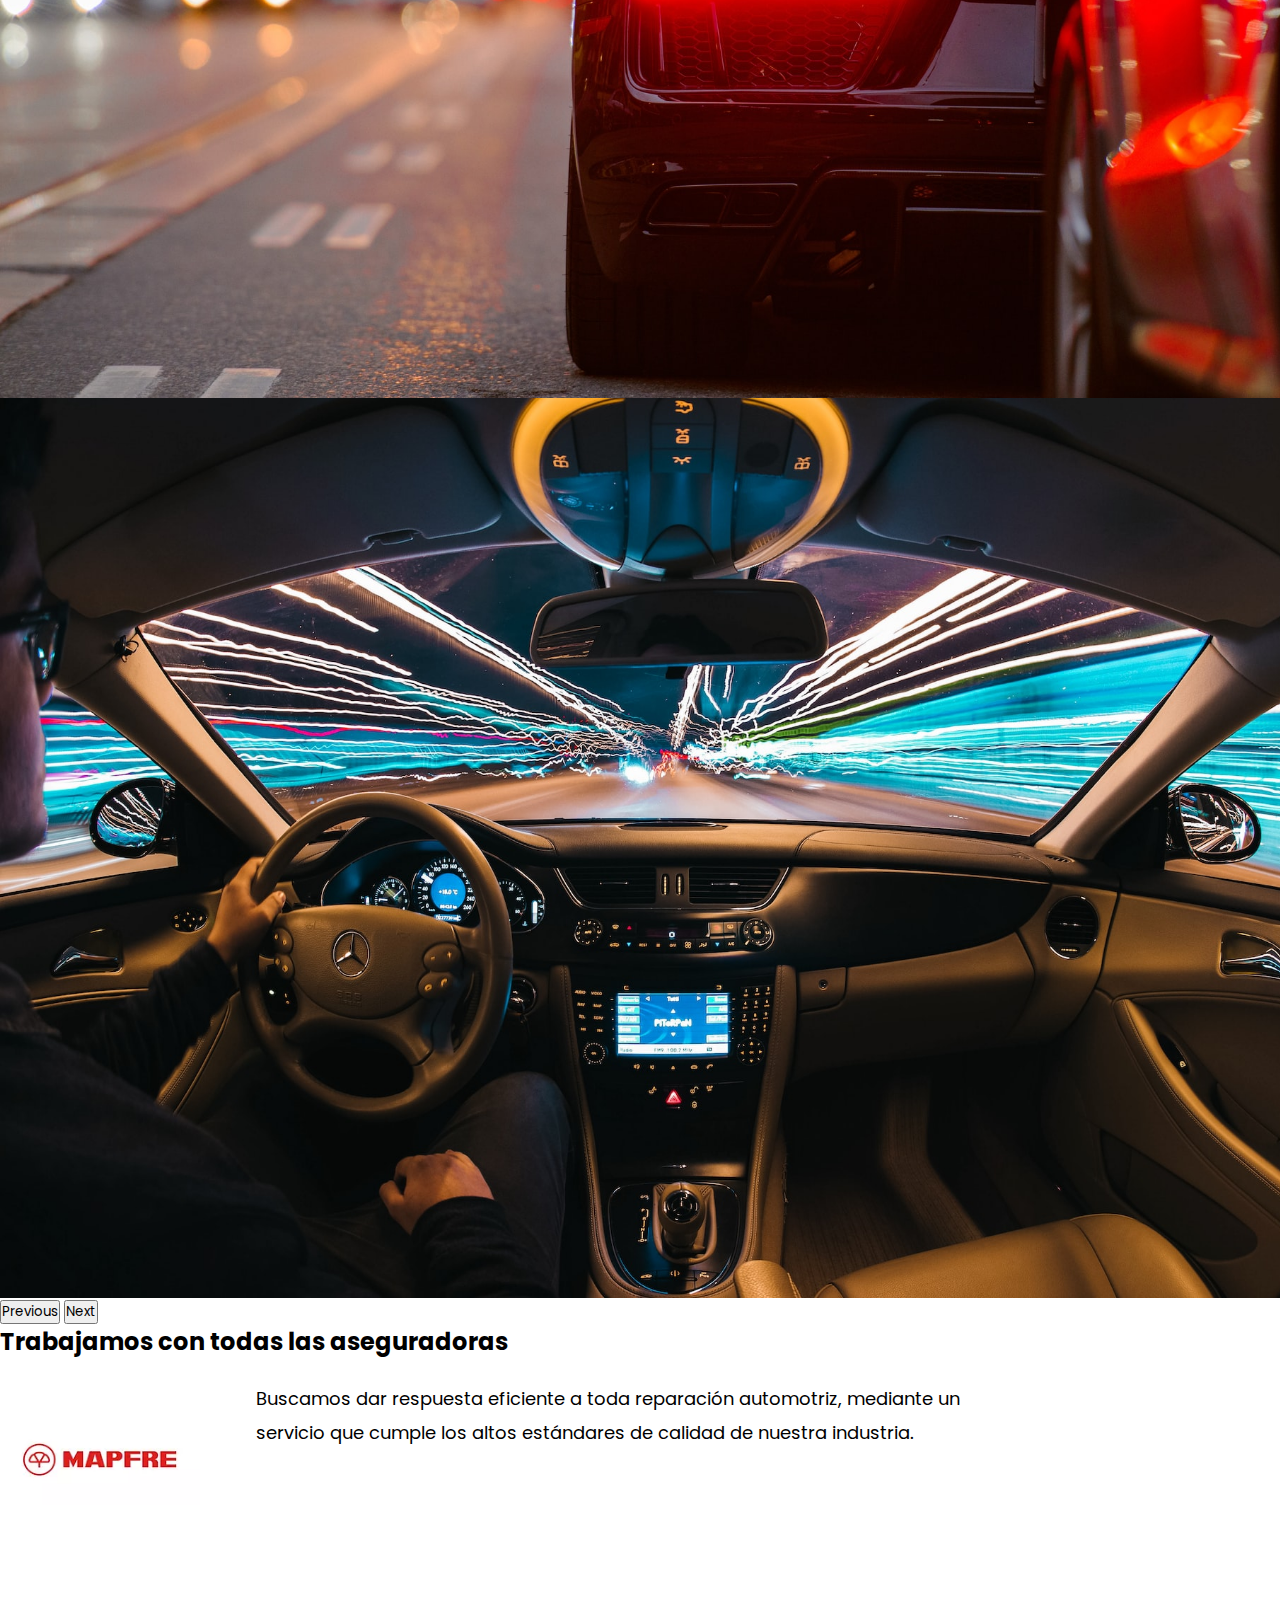
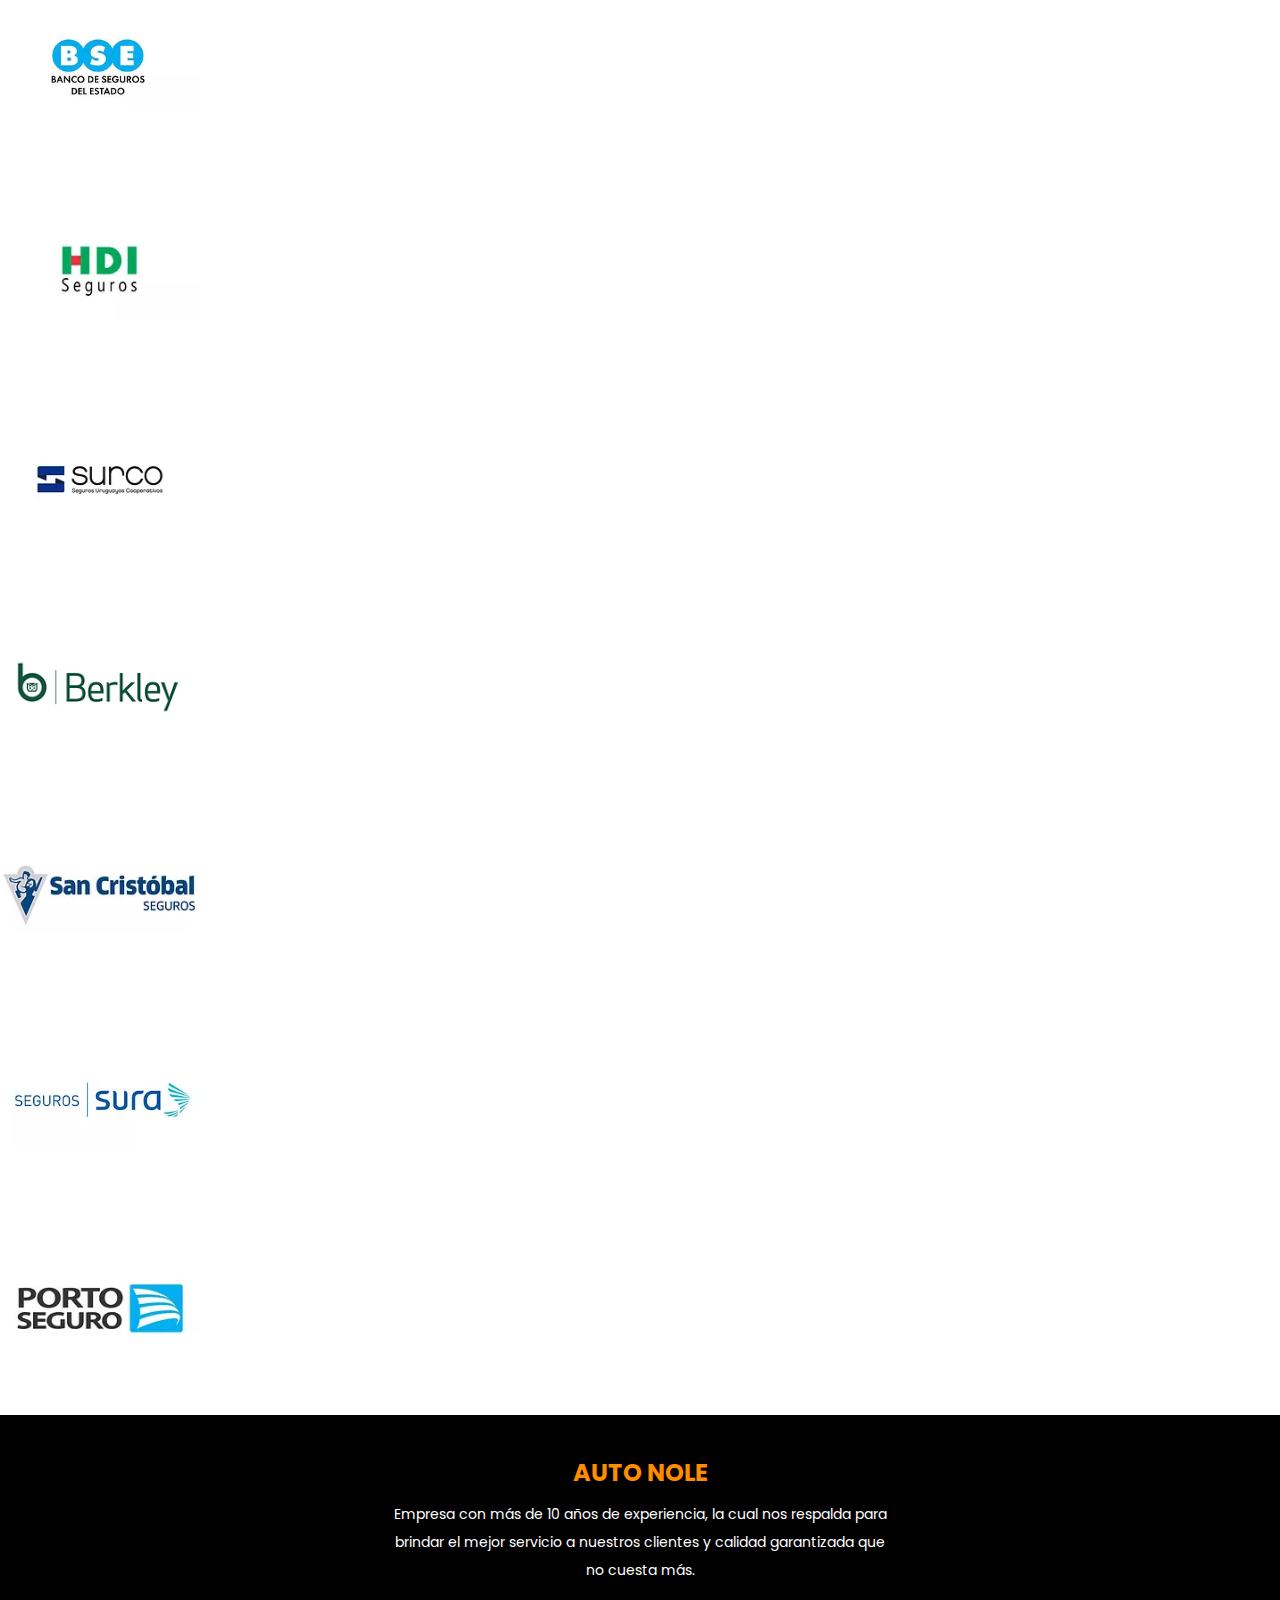
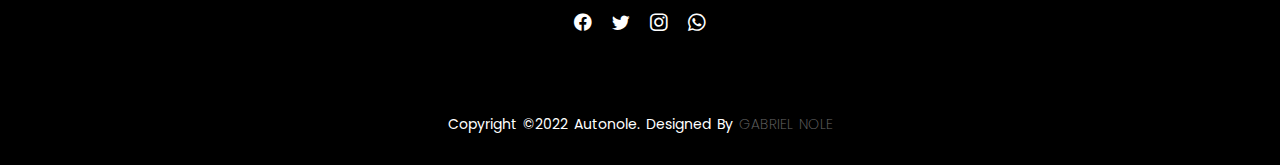
==== commit 3b12b6fa: "agregue contenido a index y mejore formulario" ====
--- a/index.html
+++ b/index.html
@@ -68,7 +68,8 @@
           <img src="./img/auto11.jpg" class="d-block w-100" alt="auto blanco estacionado">
           <div class="carousel-caption">
             <h1>Taller de Chapa y Pintura <span class="autonole"> Auto Nole.</span></h1>
-            <p class="fw-light">Desde hace 10 años trabajamos con compromiso y profesionalismo nuestra gran pasión: los autos.</p>
+            <p class="fw-light">Desde hace 10 años trabajamos con compromiso y profesionalismo nuestra gran pasión: los
+              autos.</p>
             <a class="btn btn-warning mt-3 fw-semibold " href="./pages/servicios.html" role="button">Ver servicios</a>
           </div>
         </div>
@@ -76,18 +77,20 @@
           <img src="./img/auto12.jpg" class="d-block w-100" alt="autos en la calle">
           <div class="carousel-caption">
             <h2>Taller oficial de marcas</h2>
-            <p class="fw-light">Nos perfeccionamos día a día, con una permanente actualización de los avances tecnológicos, sistemas de
+            <p class="fw-light">Nos perfeccionamos día a día, con una permanente actualización de los avances
+              tecnológicos, sistemas de
               trabajo; junto a un staff altamente capacitado.</p>
-            <a class="btn btn-warning mt-3 fw-semibold " href="./pages/servicios.html" role="button">Ver servicios</a>  
+            <a class="btn btn-warning mt-3 fw-semibold " href="./pages/servicios.html" role="button">Ver servicios</a>
           </div>
         </div>
         <div class="carousel-item">
           <img src="./img/auto3.jpg" class="d-block w-100" alt="interior de un auto">
           <div class="carousel-caption">
             <h3>Servicio de calidad</h3>
-            <p class="fw-light">Buscamos dar respuesta eficiente a toda reparación automotriz, mediante un servicio que cumple los altos
+            <p class="fw-light">Buscamos dar respuesta eficiente a toda reparación automotriz, mediante un servicio que
+              cumple los altos
               estándares de calidad de nuestra industria.</p>
-            <a class="btn btn-warning mt-3 fw-semibold " href="./pages/servicios.html" role="button">Ver servicios</a>  
+            <a class="btn btn-warning mt-3 fw-semibold " href="./pages/servicios.html" role="button">Ver servicios</a>
           </div>
         </div>
       </div>
@@ -102,6 +105,41 @@
         <span class="visually-hidden">Next</span>
       </button>
     </div>
+
+    <section>
+      <div id="seguros" class="container">
+        <div class="text-center pt-5">
+          <h2 class="spanbold">Trabajamos con todas las aseguradoras</h2>
+        </div>
+        <div class="row p-3">
+          <div class="col-lg-3 col-md-6 col-sm-6 p-3 d-flex justify-content-center">
+            <img src="../img/mapfre.jpg" alt="logo de mapfre">
+          </div>
+          <div class="col-lg-3 col-md-6 col-sm-6 d-flex justify-content-center">
+            <img src="../img/bse.jpg" alt="logo de bse">
+          </div>
+          <div class="col-lg-3 col-md-6 col-sm-6 d-flex justify-content-center">
+            <img src="../img/hdi.jpg" alt="logo de hdi">
+          </div>
+          <div class="col-lg-3 col-md-6 col-sm-6 d-flex justify-content-center">
+            <img src="../img/surco.jpg" alt="logo de surco">
+          </div>
+          <div class="col-lg-3 col-md-6 col-sm-6 d-flex justify-content-center">
+            <img src="../img/berkley.jpg" alt="logo de berkley">
+          </div>
+          <div class="col-lg-3 col-md-6 col-sm-6 d-flex justify-content-center">
+            <img src="../img/sancristobal.jpg" alt="logo de san cristobal">
+          </div>
+          <div class="col-lg-3 col-md-6 col-sm-6 d-flex justify-content-center">
+            <img src="../img/sura.jpg" alt="logo de sura">
+          </div>
+          <div class="col-lg-3 col-md-6 col-sm-6 d-flex justify-content-center">
+            <img src="../img/porto.jpg" alt="logo de porto seguro">
+          </div>
+        </div>
+
+      </div>
+    </section>
 
   </main>
 
@@ -122,9 +160,9 @@
       <p>copyright &copy;2022 autonole. designed by <span>Gabriel Nole</span></p>
     </div>
   </footer>
-    <script src="https://cdn.jsdelivr.net/npm/bootstrap@5.2.0/dist/js/bootstrap.bundle.min.js"
-      integrity="sha384-A3rJD856KowSb7dwlZdYEkO39Gagi7vIsF0jrRAoQmDKKtQBHUuLZ9AsSv4jD4Xa"
-      crossorigin="anonymous"></script>
+  <script src="https://cdn.jsdelivr.net/npm/bootstrap@5.2.0/dist/js/bootstrap.bundle.min.js"
+    integrity="sha384-A3rJD856KowSb7dwlZdYEkO39Gagi7vIsF0jrRAoQmDKKtQBHUuLZ9AsSv4jD4Xa"
+    crossorigin="anonymous"></script>
 </body>
 
 </html>--- a/style/style.css
+++ b/style/style.css
@@ -130,10 +130,9 @@
 }
 .contacto h1 {
   font-weight: bold;
-  background-color: rgba(0, 0, 0, 0.142);
   text-align: center;
-  color: white;
-  border-radius: 30px;
+  color: black;
+  margin-top: 15px;
 }
 
 .imgdefondo {
@@ -144,6 +143,14 @@
   background-repeat: no-repeat;
   background-attachment: fixed;
   background-position: center;
+}
+
+.formulario {
+  background-color: white;
+}
+
+.btn {
+  background-color: darkorange;
 }
 
 /*------Carousel con bootstrap en index------*/
@@ -510,4 +517,22 @@
   font-weight: bold;
 }
 
+#seguros .col-lg-4 {
+  padding: 25px;
+}
+
+#seguros img {
+  width: 200px;
+  height: 200px;
+  object-fit: contain;
+  transition: all 0.3s ease;
+}
+#seguros img:hover {
+  scale: 1.1;
+}
+
+.spanbold {
+  font-weight: bold;
+}
+
 /*# sourceMappingURL=style.css.map */
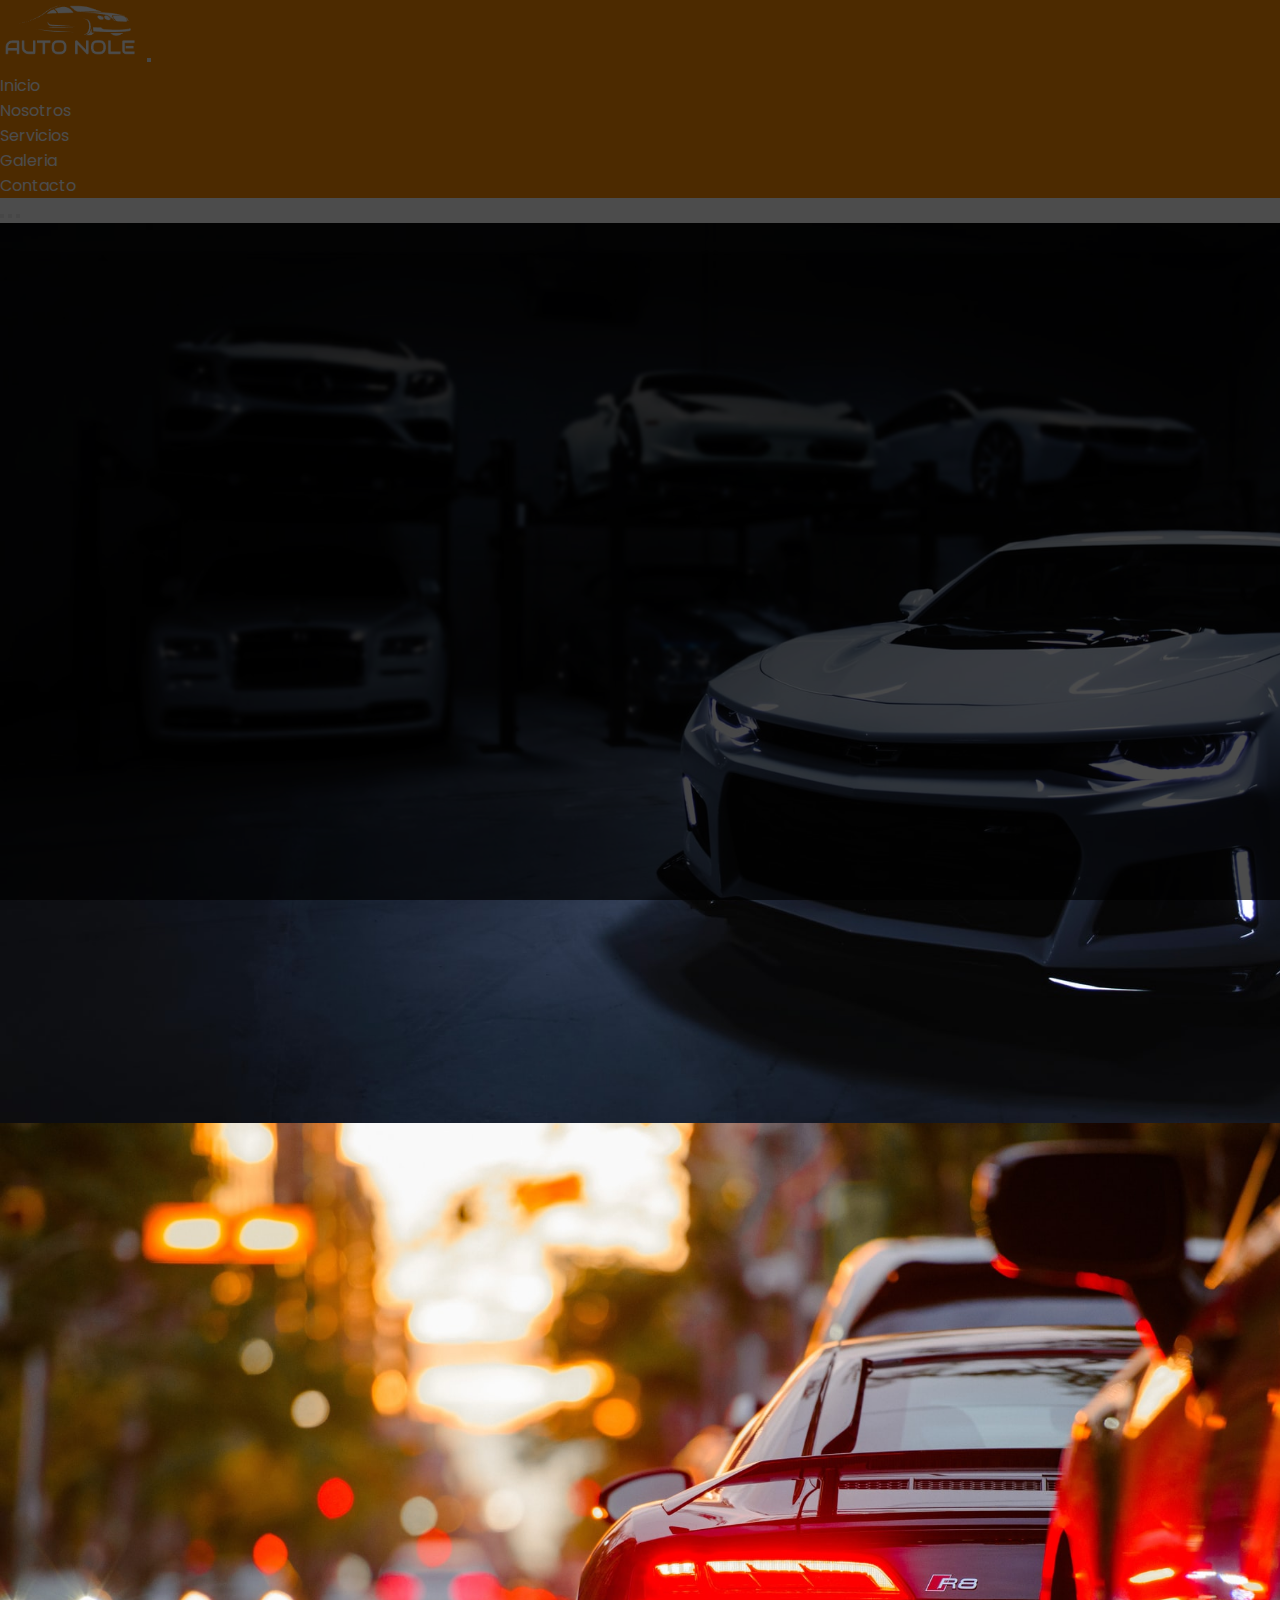
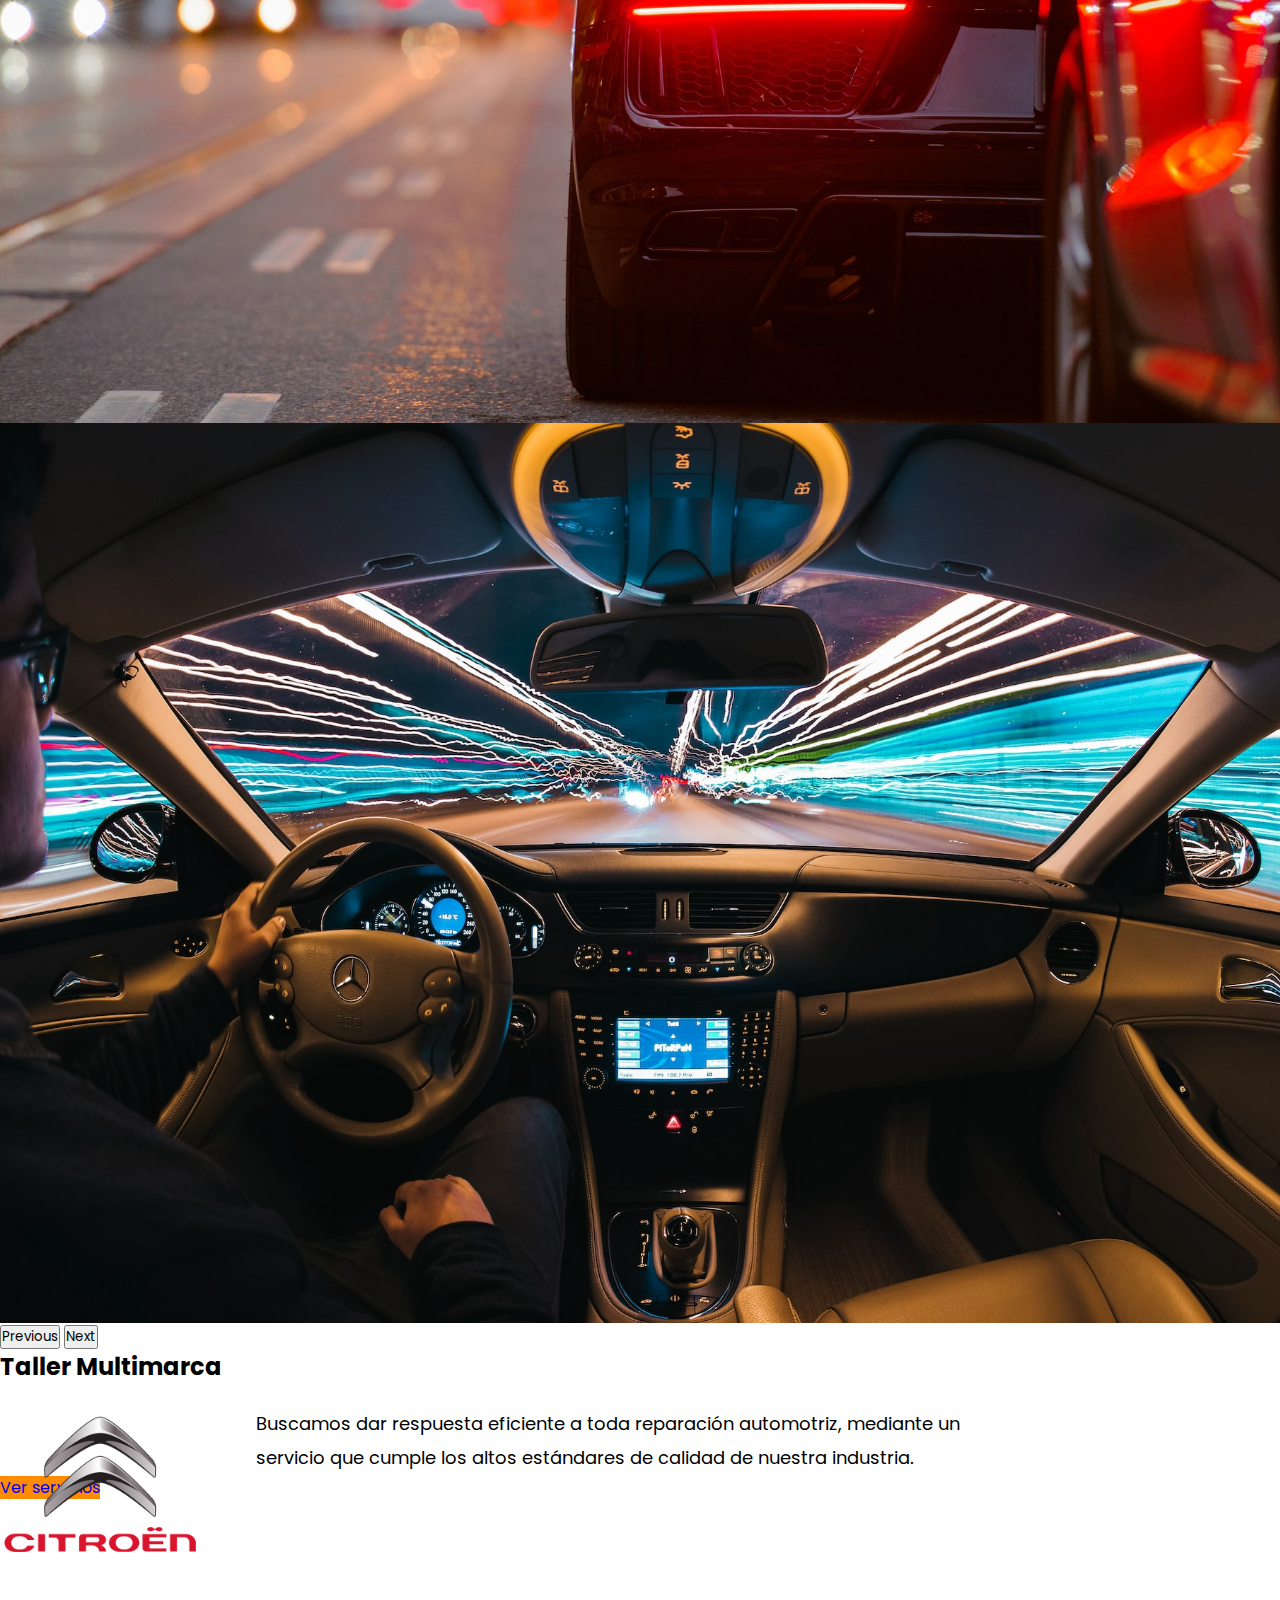
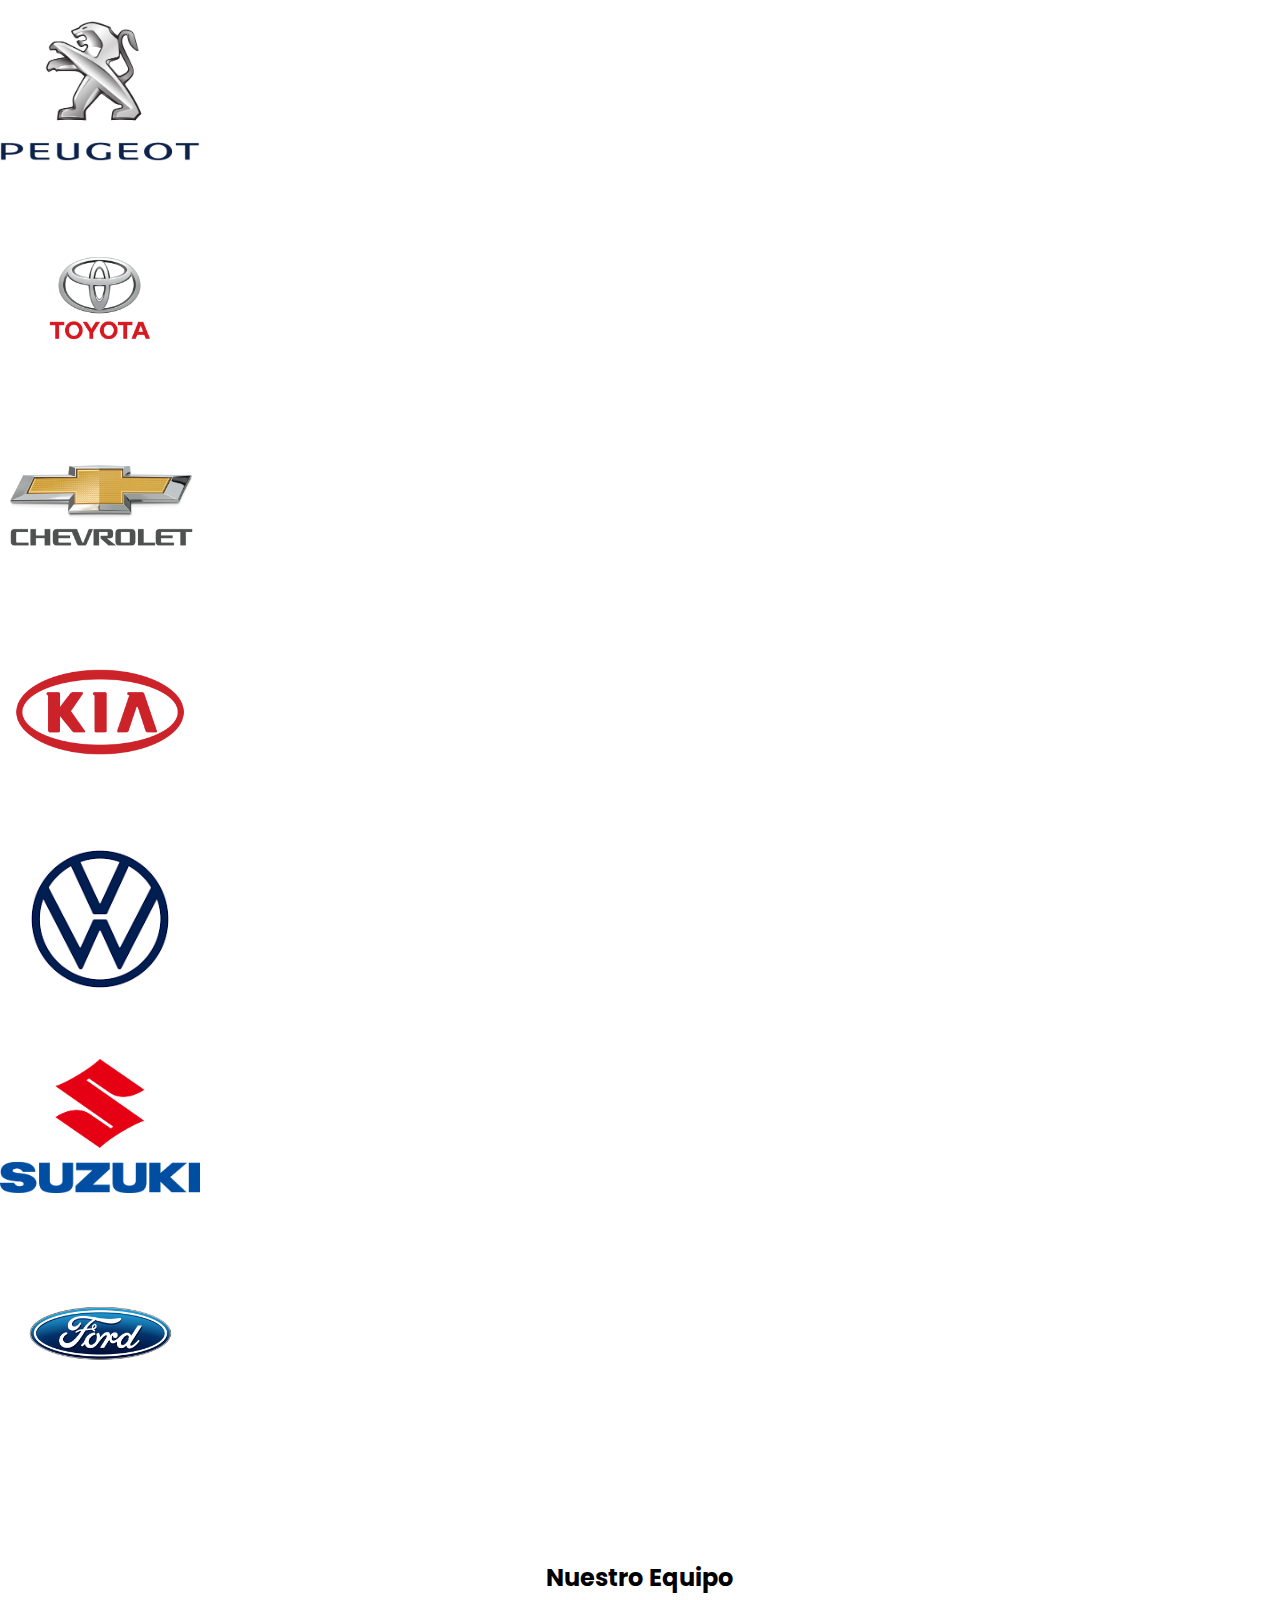
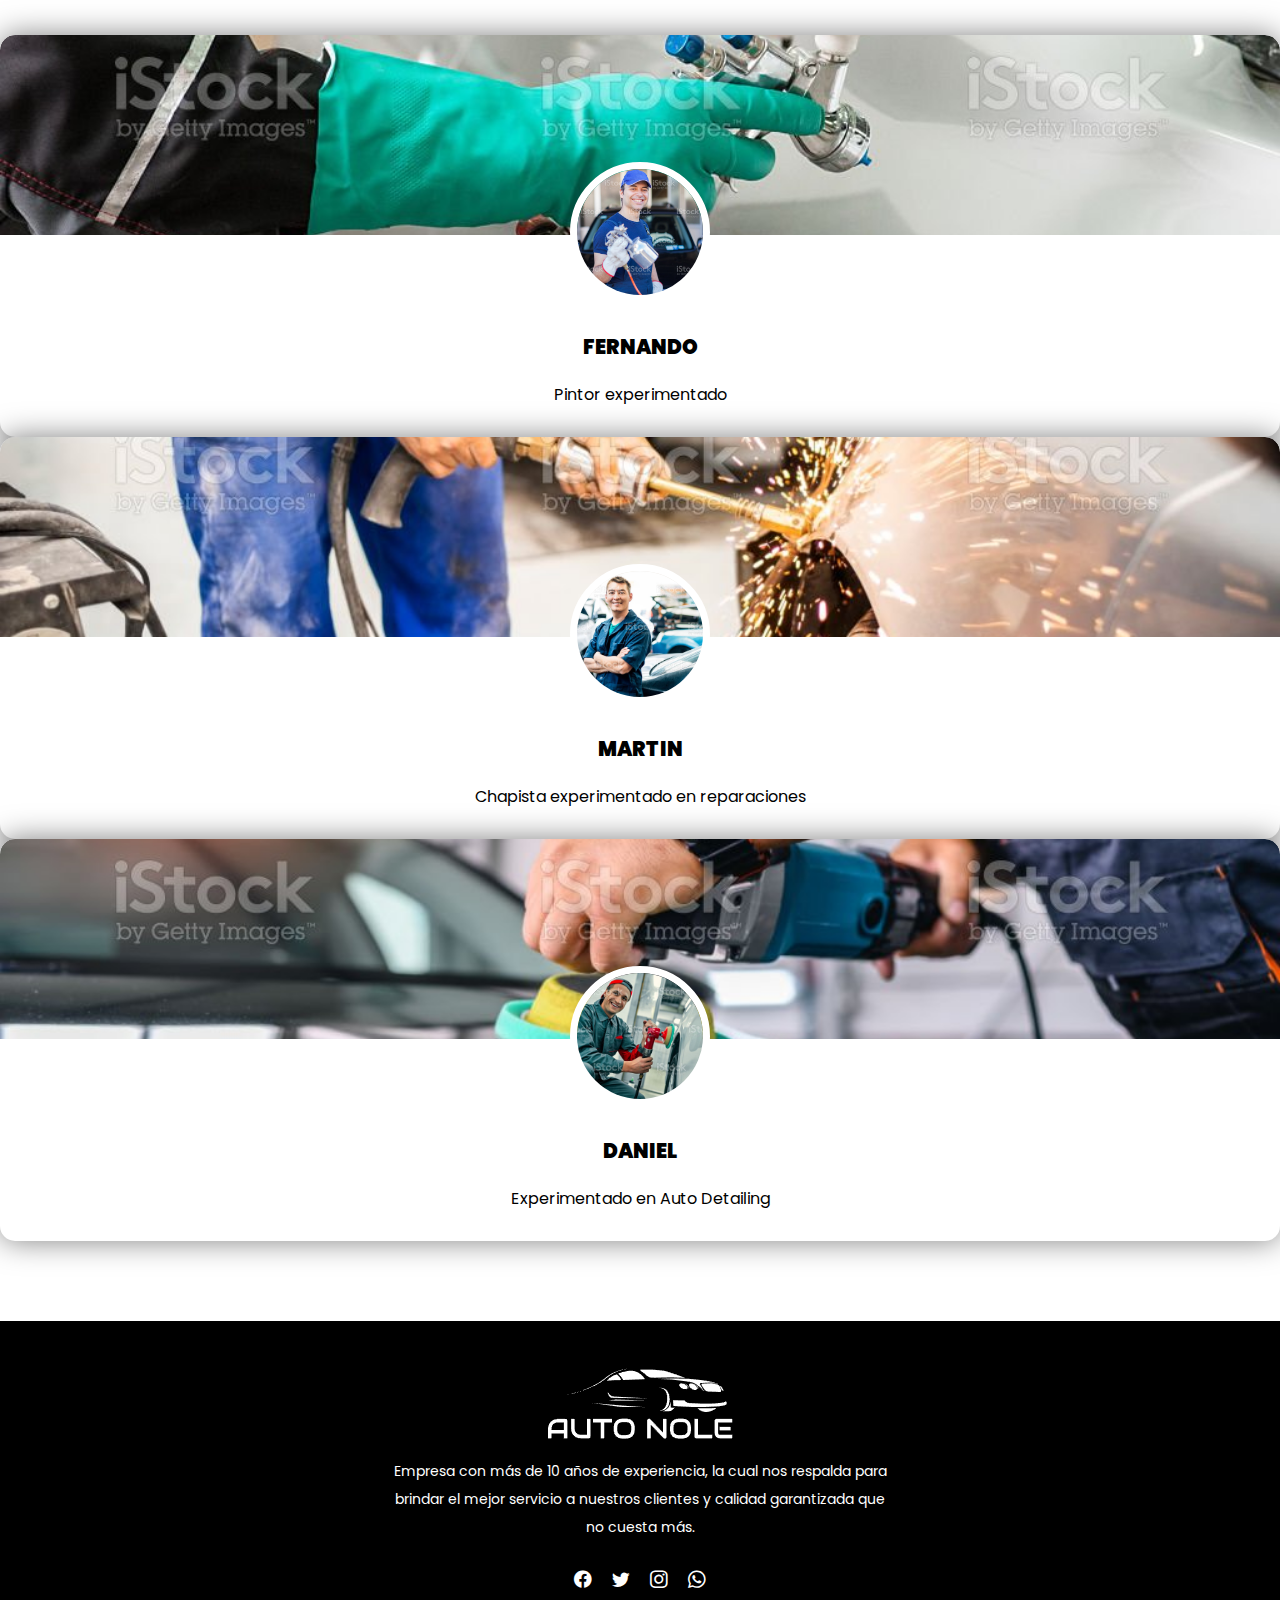
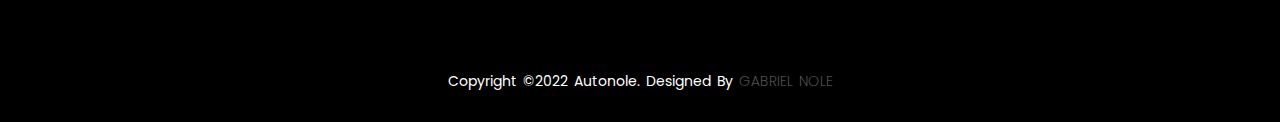
==== commit 074995df: "agregue contenido en index y logoen navbar" ====
--- a/index.html
+++ b/index.html
@@ -23,7 +23,9 @@
   <header>
     <nav class="navbar navbar-expand-lg fixed-top">
       <div class="container-fluid">
-        <a class="navbar-brand ms-5" href="../index.html">AUTO NOLE</a>
+        <a class="navbar-brand ms-5" href="../index.html">
+          <img src="./img/logo.png" alt="" class="nav-logo">
+        </a>
         <button class="navbar-toggler" type="button" data-bs-toggle="collapse" data-bs-target="#navbarNav"
           aria-controls="navbarNav" aria-expanded="false" aria-label="Toggle navigation">
           <span class="navbar-toggler-icon"></span>
@@ -31,7 +33,7 @@
         <div class="collapse navbar-collapse justify-content-end me-5" id="navbarNav">
           <ul class="navbar-nav ml auto">
             <li class="nav-item">
-              <a class="nav-link" href="./index.html">Inicio</a>
+              <a class="nav-link active" href="./index.html">Inicio</a>
             </li>
             <li class="nav-item">
               <a class="nav-link" href="./pages/nosotros.html">Nosotros</a>
@@ -70,7 +72,7 @@
             <h1>Taller de Chapa y Pintura <span class="autonole"> Auto Nole.</span></h1>
             <p class="fw-light">Desde hace 10 años trabajamos con compromiso y profesionalismo nuestra gran pasión: los
               autos.</p>
-            <a class="btn btn-warning mt-3 fw-semibold " href="./pages/servicios.html" role="button">Ver servicios</a>
+            <a class="btn btn mt-3 fw-semibold " href="./pages/servicios.html" role="button">Ver servicios</a>
           </div>
         </div>
         <div class="carousel-item">
@@ -80,7 +82,7 @@
             <p class="fw-light">Nos perfeccionamos día a día, con una permanente actualización de los avances
               tecnológicos, sistemas de
               trabajo; junto a un staff altamente capacitado.</p>
-            <a class="btn btn-warning mt-3 fw-semibold " href="./pages/servicios.html" role="button">Ver servicios</a>
+            <a class="btn btn mt-3 fw-semibold " href="./pages/servicios.html" role="button">Ver servicios</a>
           </div>
         </div>
         <div class="carousel-item">
@@ -90,7 +92,7 @@
             <p class="fw-light">Buscamos dar respuesta eficiente a toda reparación automotriz, mediante un servicio que
               cumple los altos
               estándares de calidad de nuestra industria.</p>
-            <a class="btn btn-warning mt-3 fw-semibold " href="./pages/servicios.html" role="button">Ver servicios</a>
+            <a class="btn btn mt-3 fw-semibold " href="./pages/servicios.html" role="button">Ver servicios</a>
           </div>
         </div>
       </div>
@@ -107,45 +109,85 @@
     </div>
 
     <section>
-      <div id="seguros" class="container">
+
+      <div id="multimarca" class="container">
         <div class="text-center pt-5">
-          <h2 class="spanbold">Trabajamos con todas las aseguradoras</h2>
+          <h2 class="spanbold">Taller Multimarca</h2>
         </div>
         <div class="row p-3">
           <div class="col-lg-3 col-md-6 col-sm-6 p-3 d-flex justify-content-center">
-            <img src="../img/mapfre.jpg" alt="logo de mapfre">
-          </div>
-          <div class="col-lg-3 col-md-6 col-sm-6 d-flex justify-content-center">
-            <img src="../img/bse.jpg" alt="logo de bse">
-          </div>
-          <div class="col-lg-3 col-md-6 col-sm-6 d-flex justify-content-center">
-            <img src="../img/hdi.jpg" alt="logo de hdi">
-          </div>
-          <div class="col-lg-3 col-md-6 col-sm-6 d-flex justify-content-center">
-            <img src="../img/surco.jpg" alt="logo de surco">
-          </div>
-          <div class="col-lg-3 col-md-6 col-sm-6 d-flex justify-content-center">
-            <img src="../img/berkley.jpg" alt="logo de berkley">
-          </div>
-          <div class="col-lg-3 col-md-6 col-sm-6 d-flex justify-content-center">
-            <img src="../img/sancristobal.jpg" alt="logo de san cristobal">
-          </div>
-          <div class="col-lg-3 col-md-6 col-sm-6 d-flex justify-content-center">
-            <img src="../img/sura.jpg" alt="logo de sura">
-          </div>
-          <div class="col-lg-3 col-md-6 col-sm-6 d-flex justify-content-center">
-            <img src="../img/porto.jpg" alt="logo de porto seguro">
+            <img src="./img/citroen.png" alt="logo de citroen">
+          </div>
+          <div class="col-lg-3 col-md-6 col-sm-6 d-flex justify-content-center">
+            <img src="./img/peugeot.png" alt="logo de peugeot">
+          </div>
+          <div class="col-lg-3 col-md-6 col-sm-6 d-flex justify-content-center">
+            <img src="./img/toyota.png" alt="logo de toyota">
+          </div>
+          <div class="col-lg-3 col-md-6 col-sm-6 d-flex justify-content-center">
+            <img src="./img/chevrolet.png" alt="logo de chevrolet">
+          </div>
+          <div class="col-lg-3 col-md-6 col-sm-6 d-flex justify-content-center">
+            <img src="./img/Kia.png" alt="logo de kia">
+          </div>
+          <div class="col-lg-3 col-md-6 col-sm-6 d-flex justify-content-center">
+            <img src="./img/vw.png" alt="logo de volkswagen">
+          </div>
+          <div class="col-lg-3 col-md-6 col-sm-6 d-flex justify-content-center">
+            <img src="./img/suzuki.png" alt="logo de suzuki">
+          </div>
+          <div class="col-lg-3 col-md-6 col-sm-6 d-flex justify-content-center">
+            <img src="./img/ford.png" alt="logo de ford">
           </div>
         </div>
 
       </div>
     </section>
+
+    <div class="perfil-area">
+      <h2>Nuestro Equipo</h2>
+      <div class="container">
+        <div class="row g-4">
+          <div class="col-md-4">
+            <div class="card">
+              <div class="img1"><img src="./img/pintorfondo.jpg" alt=""></div>
+              <div class="img2"><img src="./img/pintor.jpg" alt=""></div>
+              <div class="card-text">
+                <h3>Fernando</h3>
+                <p>Pintor experimentado</p>
+              </div>
+            </div>
+          </div>
+          <div class="col-md-4">
+            <div class="card">
+              <div class="img1"><img src="./img/chapistafondo.jpg" alt=""></div>
+              <div class="img2"><img src="./img/chapista.jpg" alt=""></div>
+              <div class="card-text">
+                <h3>Martin</h3>
+                <p>Chapista experimentado en reparaciones</p>
+              </div>
+            </div>
+          </div>
+          <div class="col-md-4">
+            <div class="card">
+              <div class="img1"><img src="./img/detailerfondo.jpg" alt=""></div>
+              <div class="img2"><img src="./img/detailer.jpg" alt=""></div>
+              <div class="card-text">
+                <h3>Daniel</h3>
+                <p>Experimentado en Auto Detailing</p>
+              </div>
+            </div>
+          </div>
+        </div>
+      </div>
+    </div>
+
 
   </main>
 
   <footer>
     <div class="footer-content">
-      <h3>AUTO NOLE</h3>
+      <img src="./img/logo.png" alt="">
       <p>Empresa con más de 10 años de experiencia, la cual nos respalda para brindar el mejor servicio a nuestros
         clientes y calidad garantizada que no cuesta más.</p>
       <ul class="socials">
--- a/style/style.css
+++ b/style/style.css
@@ -19,9 +19,13 @@
   list-style-type: none;
 }
 
-/* -------H2--------- */
+/* -------H1yH2--------- */
 h2 {
   font-size: 1.5rem;
+}
+
+h1 {
+  font-size: 2rem;
 }
 
 /*------- NAVBAR ----------- */
@@ -41,6 +45,14 @@
 
 .navbar {
   background-color: darkorange;
+}
+
+.dropdown-item:hover {
+  background-color: darkorange;
+}
+
+.nav-logo {
+  height: 60px;
 }
 
 /*---------FOOTER------------*/
@@ -151,6 +163,9 @@
 
 .btn {
   background-color: darkorange;
+}
+.btn:hover {
+  color: orange;
 }
 
 /*------Carousel con bootstrap en index------*/
@@ -319,6 +334,7 @@
   border: 1px solid rgba(0, 0, 0, 0.158);
   border-radius: 20px;
   overflow: hidden;
+  box-shadow: 0 0 30px rgba(0, 0, 0, 0.5);
 }
 .tarjeta__img {
   width: 100%;
@@ -335,6 +351,185 @@
   text-align: center;
 }
 
+#seguros .col-lg-4 {
+  padding: 25px;
+}
+
+#seguros img {
+  width: 200px;
+  height: 200px;
+  object-fit: contain;
+  transition: all 0.3s ease;
+}
+#seguros img:hover {
+  scale: 1.1;
+}
+
+/*------SECCION GALERIA.HTML------*/
+.galeria__title {
+  padding: 15px;
+  font-size: 2rem;
+  display: flex;
+  justify-content: center;
+  font-weight: bold;
+}
+
+.contenedor-galeria {
+  width: 100%;
+  margin: auto;
+  display: flex;
+}
+
+.auto__img {
+  width: 100%;
+}
+
+.auto__columna {
+  margin: 5px;
+  box-shadow: 0 0 30px rgba(0, 0, 0, 0.3);
+}
+
+.autos .contenedor-galeria {
+  display: grid;
+}
+
+@media (min-width: 478px) {
+  .autos .contenedor-galeria {
+    grid-template-columns: repeat(2, 1fr);
+  }
+}
+@media (min-width: 728px) {
+  .autos .contenedor-galeria {
+    grid-template-columns: repeat(3, 1fr);
+  }
+}
+@media (min-width: 1024px) {
+  .autos .contenedor-galeria {
+    grid-template-columns: repeat(4, 1fr);
+  }
+  .contenedor-galeria {
+    width: 1024px;
+  }
+}
+@media (min-width: 1200px) {
+  .contenedor-galeria {
+    width: 1200px;
+  }
+}
+.imgservicios {
+  width: 100%;
+  height: 80vh;
+  object-fit: contain;
+}
+
+.h1servicio {
+  margin-top: 60px;
+  margin-left: 30px;
+  font-size: 2rem;
+  font-family: "Poppins", sans-serif;
+  font-weight: bold;
+}
+
+.pservicio {
+  margin-left: 30px;
+  margin-top: 50px;
+  font-size: 1rem;
+  font-family: "Poppins", sans-serif;
+}
+
+.pprecio {
+  margin-left: 30px;
+  margin-top: 50px;
+  font-size: 1rem;
+  font-weight: bold;
+  font-family: "Poppins", sans-serif;
+}
+
+.imgservicios {
+  width: 100%;
+  height: 80vh;
+  object-fit: contain;
+}
+
+.h1servicio {
+  margin-top: 60px;
+  margin-left: 30px;
+  font-size: 2rem;
+  font-family: "Poppins", sans-serif;
+  font-weight: bold;
+}
+
+.pservicio {
+  margin-left: 30px;
+  margin-top: 50px;
+  font-size: 1rem;
+  font-family: "Poppins", sans-serif;
+}
+
+.pprecio {
+  margin-left: 30px;
+  margin-top: 50px;
+  font-size: 1rem;
+  font-weight: bold;
+  font-family: "Poppins", sans-serif;
+}
+
+.imgservicios {
+  width: 100%;
+  height: 80vh;
+  object-fit: contain;
+}
+
+.h1servicio {
+  margin-top: 60px;
+  margin-left: 30px;
+  font-size: 2rem;
+  font-family: "Poppins", sans-serif;
+  font-weight: bold;
+}
+
+.pservicio {
+  margin-left: 30px;
+  margin-top: 50px;
+  font-size: 1rem;
+  font-family: "Poppins", sans-serif;
+}
+
+.pprecio {
+  margin-left: 30px;
+  margin-top: 50px;
+  font-size: 1rem;
+  font-weight: bold;
+  font-family: "Poppins", sans-serif;
+}
+
+.imgservicios {
+  width: 100%;
+  height: 80vh;
+  object-fit: contain;
+}
+
+.h1servicio {
+  margin-top: 60px;
+  margin-left: 30px;
+  font-size: 2rem;
+  font-family: "Poppins", sans-serif;
+  font-weight: bold;
+}
+
+.pservicio {
+  margin-left: 30px;
+  margin-top: 50px;
+  font-size: 1rem;
+}
+
+.pprecio {
+  margin-left: 30px;
+  margin-top: 50px;
+  font-size: 1rem;
+  font-weight: bold;
+}
+
 #multimarca .col-lg-4 {
   padding: 25px;
 }
@@ -353,186 +548,65 @@
   font-weight: bold;
 }
 
-/*------SECCION GALERIA.HTML------*/
-.galeria__title {
-  padding: 15px;
-  font-size: 2rem;
-  display: flex;
-  justify-content: center;
-  font-weight: bold;
-}
-
-.contenedor-galeria {
-  width: 100%;
-  margin: auto;
-  display: flex;
-}
-
-.auto__img {
-  width: 100%;
-}
-
-.auto__columna {
-  margin: 5px;
-}
-
-.autos .contenedor-galeria {
-  display: grid;
-}
-
-@media (min-width: 478px) {
-  .autos .contenedor-galeria {
-    grid-template-columns: repeat(2, 1fr);
-  }
-}
-@media (min-width: 728px) {
-  .autos .contenedor-galeria {
-    grid-template-columns: repeat(3, 1fr);
-  }
-}
-@media (min-width: 1024px) {
-  .autos .contenedor-galeria {
-    grid-template-columns: repeat(4, 1fr);
-  }
-  .contenedor-galeria {
-    width: 1024px;
-  }
-}
-@media (min-width: 1200px) {
-  .contenedor-galeria {
-    width: 1200px;
-  }
-}
-.imgservicios {
-  width: 100%;
-  height: 80vh;
-  object-fit: contain;
-}
-
-.h1servicio {
-  margin-top: 60px;
-  margin-left: 30px;
-  font-size: 2rem;
-  font-family: "Poppins", sans-serif;
-  font-weight: bold;
-}
-
-.pservicio {
-  margin-left: 30px;
-  margin-top: 50px;
-  font-size: 1rem;
-  font-family: "Poppins", sans-serif;
-}
-
-.pprecio {
-  margin-left: 30px;
-  margin-top: 50px;
-  font-size: 1rem;
-  font-weight: bold;
-  font-family: "Poppins", sans-serif;
-}
-
-.imgservicios {
-  width: 100%;
-  height: 80vh;
-  object-fit: contain;
-}
-
-.h1servicio {
-  margin-top: 60px;
-  margin-left: 30px;
-  font-size: 2rem;
-  font-family: "Poppins", sans-serif;
-  font-weight: bold;
-}
-
-.pservicio {
-  margin-left: 30px;
-  margin-top: 50px;
-  font-size: 1rem;
-  font-family: "Poppins", sans-serif;
-}
-
-.pprecio {
-  margin-left: 30px;
-  margin-top: 50px;
-  font-size: 1rem;
-  font-weight: bold;
-  font-family: "Poppins", sans-serif;
-}
-
-.imgservicios {
-  width: 100%;
-  height: 80vh;
-  object-fit: contain;
-}
-
-.h1servicio {
-  margin-top: 60px;
-  margin-left: 30px;
-  font-size: 2rem;
-  font-family: "Poppins", sans-serif;
-  font-weight: bold;
-}
-
-.pservicio {
-  margin-left: 30px;
-  margin-top: 50px;
-  font-size: 1rem;
-  font-family: "Poppins", sans-serif;
-}
-
-.pprecio {
-  margin-left: 30px;
-  margin-top: 50px;
-  font-size: 1rem;
-  font-weight: bold;
-  font-family: "Poppins", sans-serif;
-}
-
-.imgservicios {
-  width: 100%;
-  height: 80vh;
-  object-fit: contain;
-}
-
-.h1servicio {
-  margin-top: 60px;
-  margin-left: 30px;
-  font-size: 2rem;
-  font-family: "Poppins", sans-serif;
-  font-weight: bold;
-}
-
-.pservicio {
-  margin-left: 30px;
-  margin-top: 50px;
-  font-size: 1rem;
-}
-
-.pprecio {
-  margin-left: 30px;
-  margin-top: 50px;
-  font-size: 1rem;
-  font-weight: bold;
-}
-
-#seguros .col-lg-4 {
-  padding: 25px;
-}
-
-#seguros img {
-  width: 200px;
+.perfil-area {
+  padding: 80px 0;
+}
+
+.perfil-area h2 {
+  text-align: center;
+  padding: 40px;
+  font-weight: bold;
+}
+
+.card {
+  box-shadow: 0 0 30px rgba(0, 0, 0, 0.5);
+  overflow: hidden;
+  border-radius: 15px;
+}
+
+.img1 img {
   height: 200px;
-  object-fit: contain;
+  border-top-right-radius: 15px;
+  border-top-left-radius: 15px;
+  width: 100%;
+  object-fit: cover;
+}
+
+.img2 img {
+  position: relative;
+  display: block;
+  margin-left: auto;
+  margin-right: auto;
+  z-index: 1;
+  width: 140px;
+  height: 140px;
+  border-radius: 50%;
+  border: 7px solid #fff;
+  margin-top: -80px;
+  object-fit: cover;
+}
+
+.card:hover .img2 img {
+  border-color: rgba(255, 140, 0, 0.686);
   transition: all 0.3s ease;
-}
-#seguros img:hover {
   scale: 1.1;
 }
 
-.spanbold {
-  font-weight: bold;
+.card-text {
+  padding: 30px 0;
+  text-align: center;
+}
+
+.card-text h3 {
+  text-transform: uppercase;
+  font-weight: 900;
+  font-size: 20px;
+  margin: 0 0 20px;
+}
+
+.card-text p {
+  font-size: 16px;
+  padding: 0 35px;
 }
 
 /*# sourceMappingURL=style.css.map */
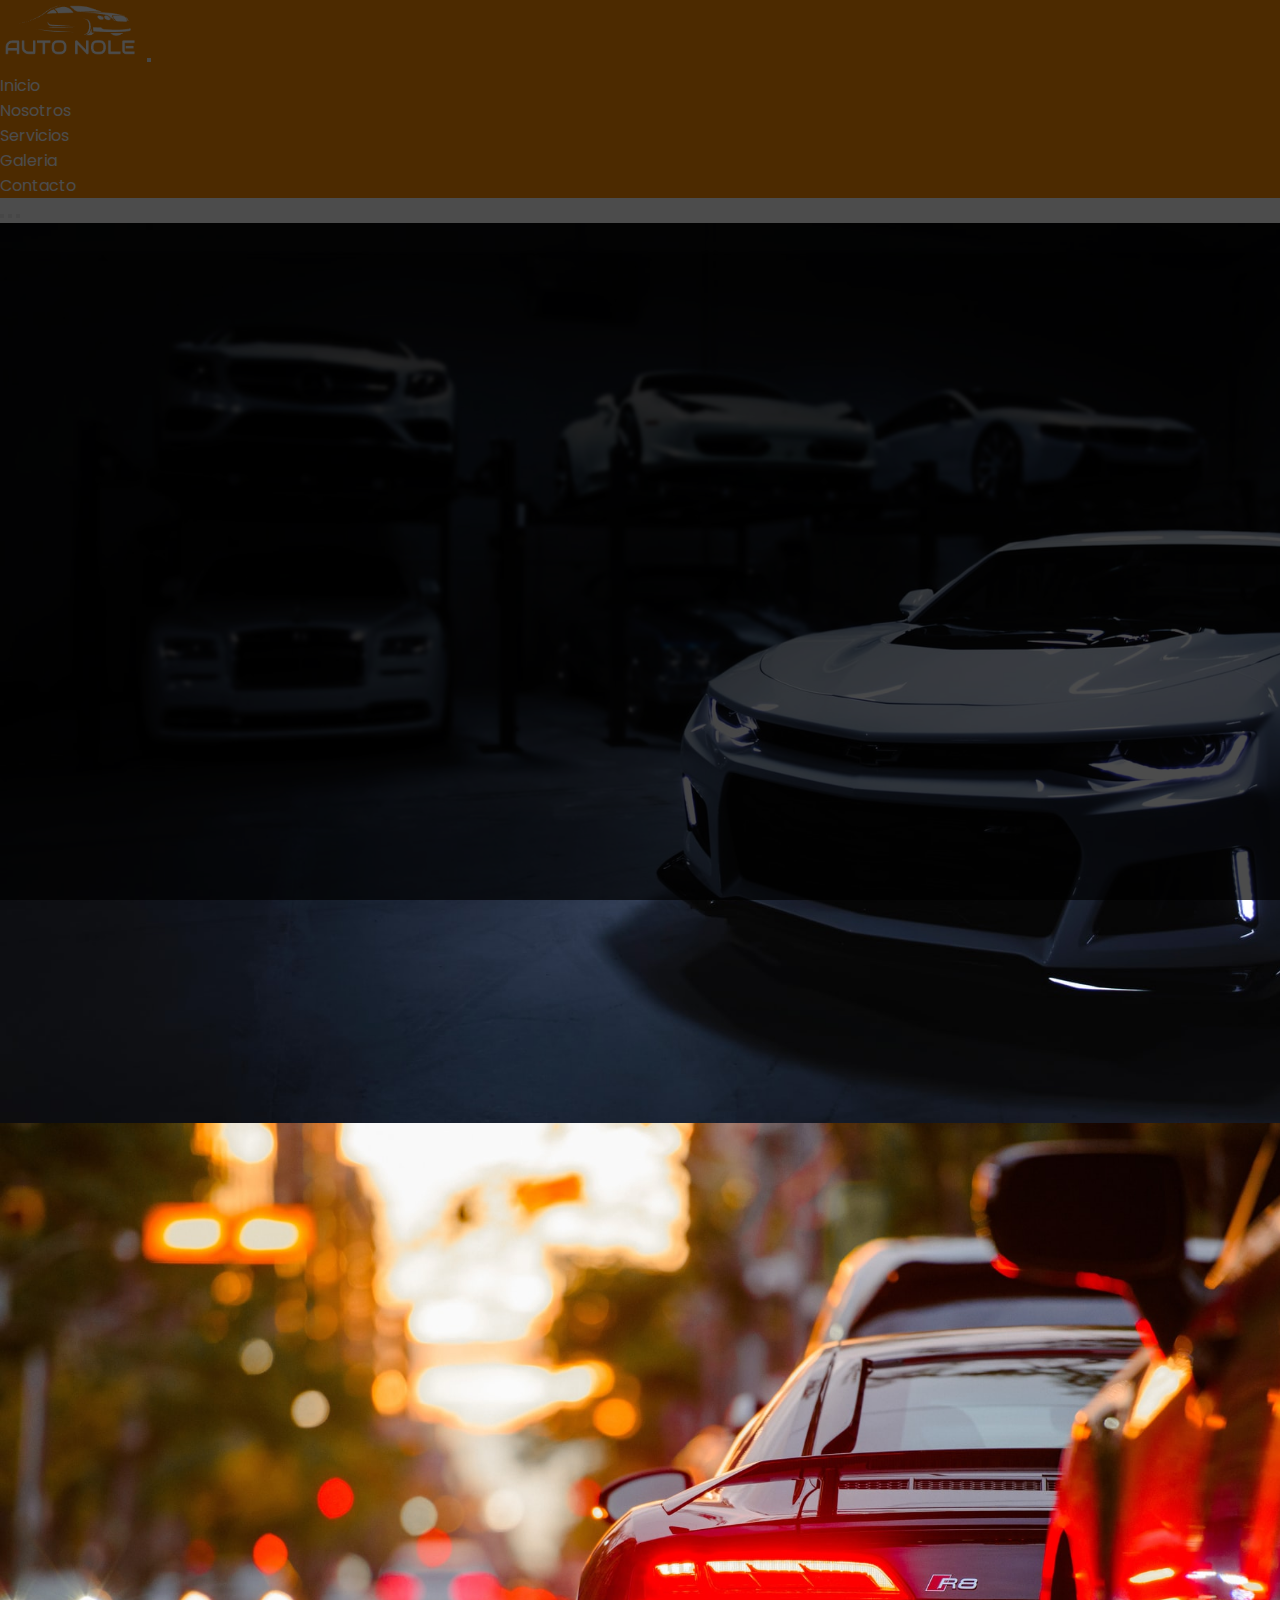
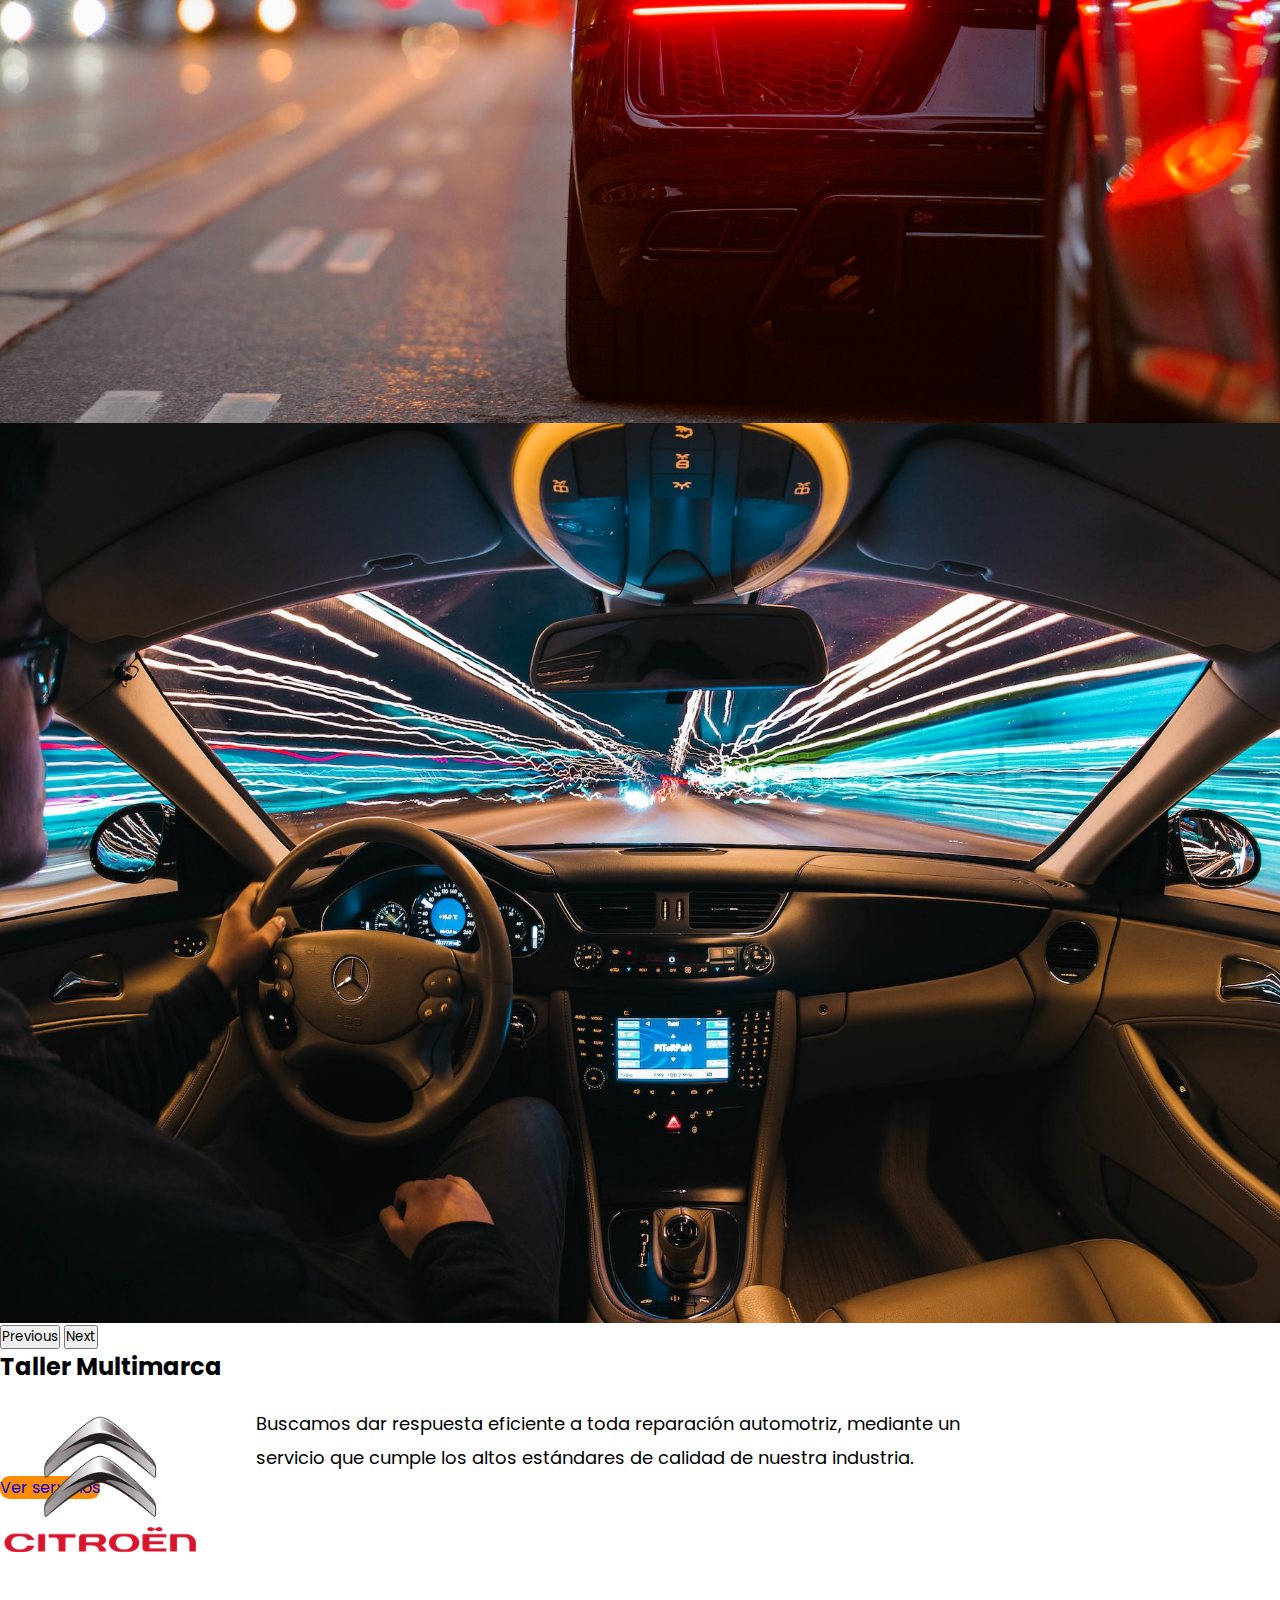
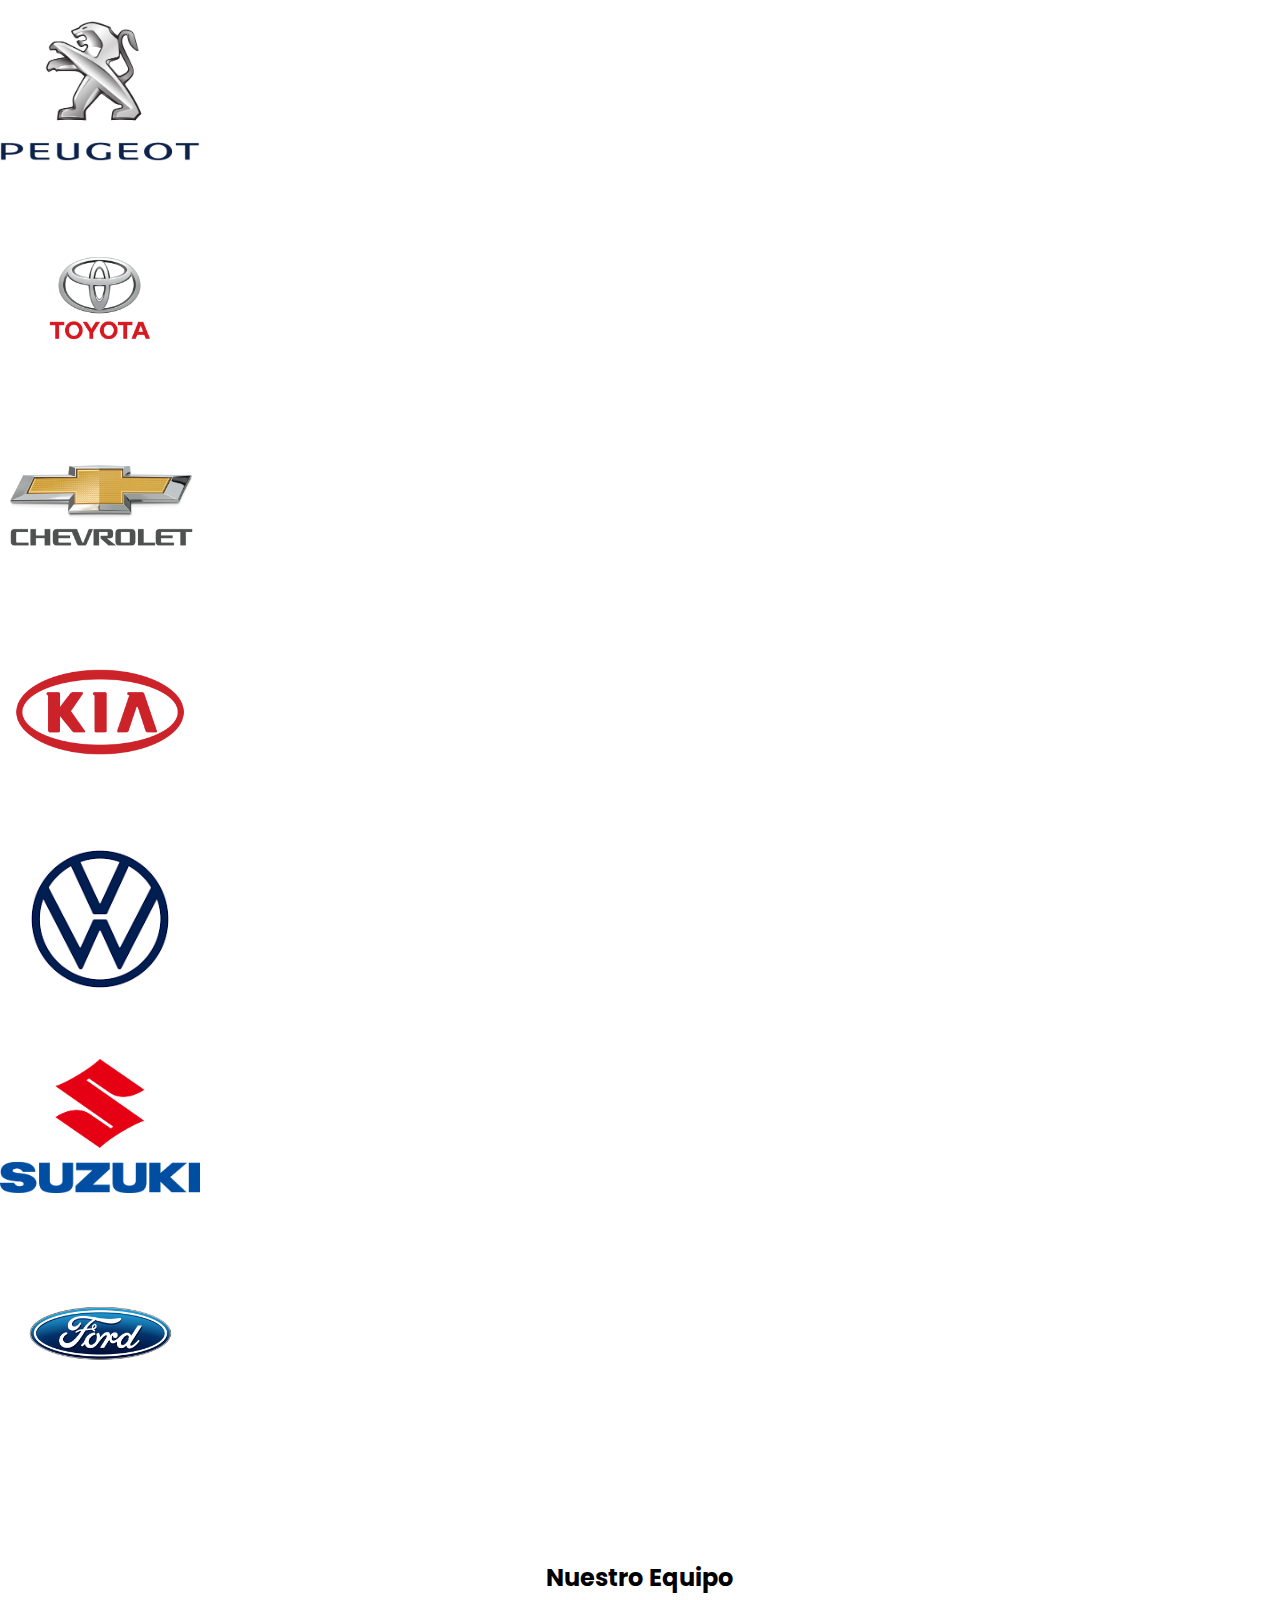
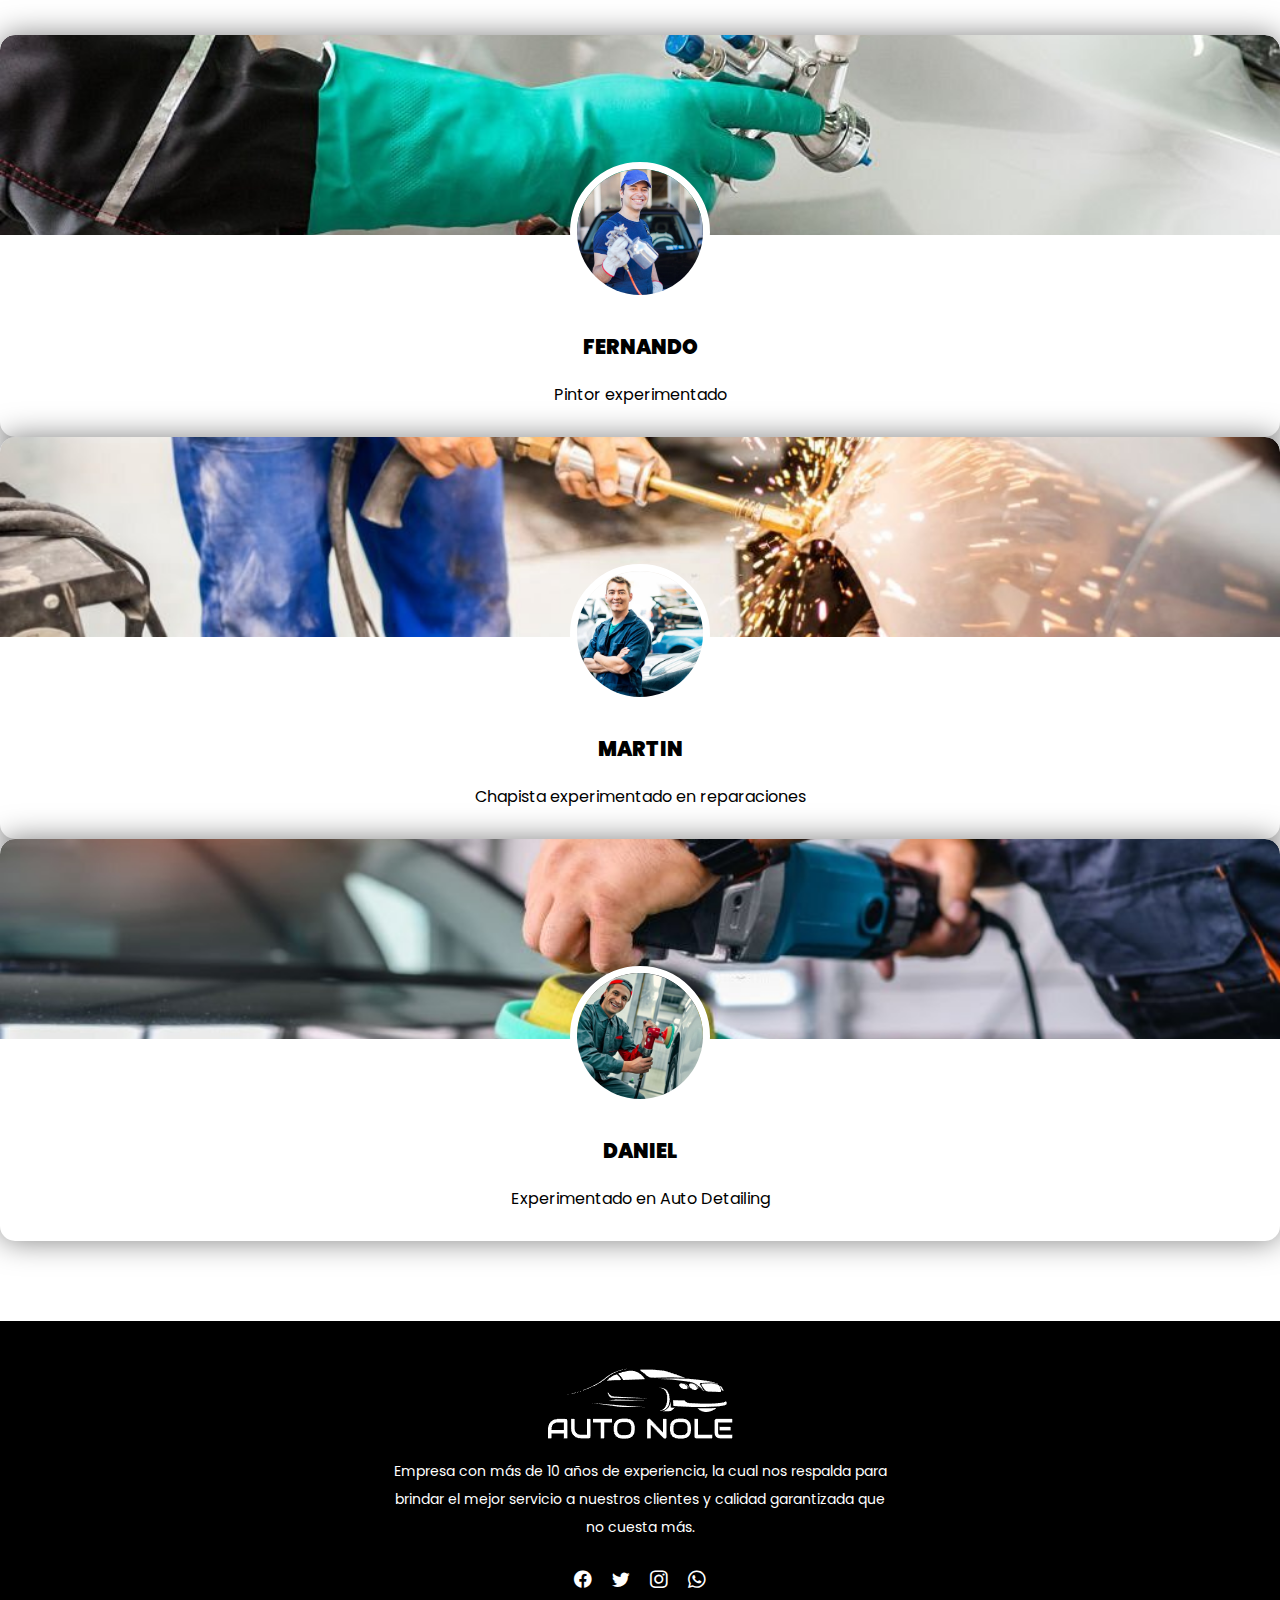
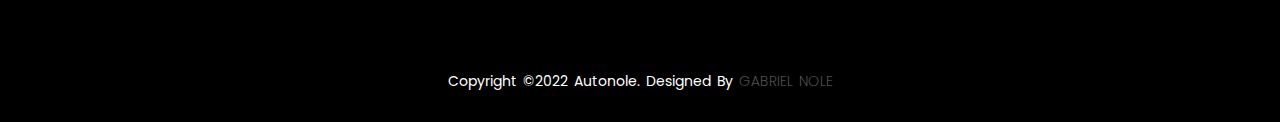
==== commit eeb09436: "ultimos detalles" ====
--- a/index.html
+++ b/index.html
@@ -150,8 +150,8 @@
         <div class="row g-4">
           <div class="col-md-4">
             <div class="card">
-              <div class="img1"><img src="./img/pintorfondo.jpg" alt=""></div>
-              <div class="img2"><img src="./img/pintor.jpg" alt=""></div>
+              <div class="img1"><img src="./img/pintorfondo.jpg" alt="auto en proceso de pintura"></div>
+              <div class="img2"><img src="./img/pintor.jpg" alt="persona posando"></div>
               <div class="card-text">
                 <h3>Fernando</h3>
                 <p>Pintor experimentado</p>
@@ -160,8 +160,8 @@
           </div>
           <div class="col-md-4">
             <div class="card">
-              <div class="img1"><img src="./img/chapistafondo.jpg" alt=""></div>
-              <div class="img2"><img src="./img/chapista.jpg" alt=""></div>
+              <div class="img1"><img src="./img/chapistafondo.jpg" alt="auto siendo reparado"></div>
+              <div class="img2"><img src="./img/chapista.jpg" alt="persona posando"></div>
               <div class="card-text">
                 <h3>Martin</h3>
                 <p>Chapista experimentado en reparaciones</p>
@@ -170,8 +170,8 @@
           </div>
           <div class="col-md-4">
             <div class="card">
-              <div class="img1"><img src="./img/detailerfondo.jpg" alt=""></div>
-              <div class="img2"><img src="./img/detailer.jpg" alt=""></div>
+              <div class="img1"><img src="./img/detailerfondo.jpg" alt="auto siendo pulido"></div>
+              <div class="img2"><img src="./img/detailer.jpg" alt="persona posando"></div>
               <div class="card-text">
                 <h3>Daniel</h3>
                 <p>Experimentado en Auto Detailing</p>
@@ -187,7 +187,7 @@
 
   <footer>
     <div class="footer-content">
-      <img src="./img/logo.png" alt="">
+      <img src="./img/logo.png" alt="logo de auto nole">
       <p>Empresa con más de 10 años de experiencia, la cual nos respalda para brindar el mejor servicio a nuestros
         clientes y calidad garantizada que no cuesta más.</p>
       <ul class="socials">
@@ -195,7 +195,6 @@
         <li><a href="https://www.twitter.com/"><i class="bi bi-twitter"></i></a></li>
         <li><a href="https://www.instagram.com/"><i class="bi bi-instagram"></i></a></li>
         <li><a href="https://www.whatsapp.com/"><i class="bi bi-whatsapp"></i></a></li>
-
       </ul>
     </div>
     <div class="footer-bottom">
--- a/style/style.css
+++ b/style/style.css
@@ -135,8 +135,7 @@
 
 /*-------SECCION CONTACTO.HTML----------*/
 .contacto {
-  padding: 70px;
-  height: 80vh;
+  height: 100%;
   width: 100%;
   justify-content: center;
 }
@@ -145,6 +144,7 @@
   text-align: center;
   color: black;
   margin-top: 15px;
+  color: rgb(255, 255, 255);
 }
 
 .imgdefondo {
@@ -153,19 +153,30 @@
   width: 100%;
   background-size: cover;
   background-repeat: no-repeat;
-  background-attachment: fixed;
   background-position: center;
 }
 
-.formulario {
-  background-color: white;
+.info {
+  display: flex;
+  justify-content: center;
+  align-items: center;
+}
+
+.contacto-info {
+  font-size: 20px;
+  margin-top: 10px;
+  color: white;
+  line-height: 50px;
+  word-spacing: 4px;
 }
 
 .btn {
   background-color: darkorange;
+  border-radius: 0.6rem;
 }
 .btn:hover {
   color: orange;
+  box-shadow: 3px 2px 20px orange, 3px 2px 20px orange;
 }
 
 /*------Carousel con bootstrap en index------*/
@@ -286,7 +297,7 @@
 }
 
 .nole {
-  color: darkorange;
+  color: #ff8c00;
   font-weight: bold;
 }
 
@@ -347,7 +358,7 @@
 .tarjeta__titulo {
   padding: 15px;
   font-size: 1.5rem;
-  color: black;
+  color: #000000;
   text-align: center;
 }
 
@@ -426,7 +437,6 @@
   margin-top: 60px;
   margin-left: 30px;
   font-size: 2rem;
-  font-family: "Poppins", sans-serif;
   font-weight: bold;
 }
 
@@ -434,7 +444,6 @@
   margin-left: 30px;
   margin-top: 50px;
   font-size: 1rem;
-  font-family: "Poppins", sans-serif;
 }
 
 .pprecio {
@@ -442,7 +451,6 @@
   margin-top: 50px;
   font-size: 1rem;
   font-weight: bold;
-  font-family: "Poppins", sans-serif;
 }
 
 .imgservicios {
@@ -455,7 +463,6 @@
   margin-top: 60px;
   margin-left: 30px;
   font-size: 2rem;
-  font-family: "Poppins", sans-serif;
   font-weight: bold;
 }
 
@@ -463,7 +470,6 @@
   margin-left: 30px;
   margin-top: 50px;
   font-size: 1rem;
-  font-family: "Poppins", sans-serif;
 }
 
 .pprecio {
@@ -471,7 +477,6 @@
   margin-top: 50px;
   font-size: 1rem;
   font-weight: bold;
-  font-family: "Poppins", sans-serif;
 }
 
 .imgservicios {
@@ -484,7 +489,6 @@
   margin-top: 60px;
   margin-left: 30px;
   font-size: 2rem;
-  font-family: "Poppins", sans-serif;
   font-weight: bold;
 }
 
@@ -492,7 +496,6 @@
   margin-left: 30px;
   margin-top: 50px;
   font-size: 1rem;
-  font-family: "Poppins", sans-serif;
 }
 
 .pprecio {
@@ -500,7 +503,6 @@
   margin-top: 50px;
   font-size: 1rem;
   font-weight: bold;
-  font-family: "Poppins", sans-serif;
 }
 
 .imgservicios {
@@ -513,7 +515,6 @@
   margin-top: 60px;
   margin-left: 30px;
   font-size: 2rem;
-  font-family: "Poppins", sans-serif;
   font-weight: bold;
 }
 
